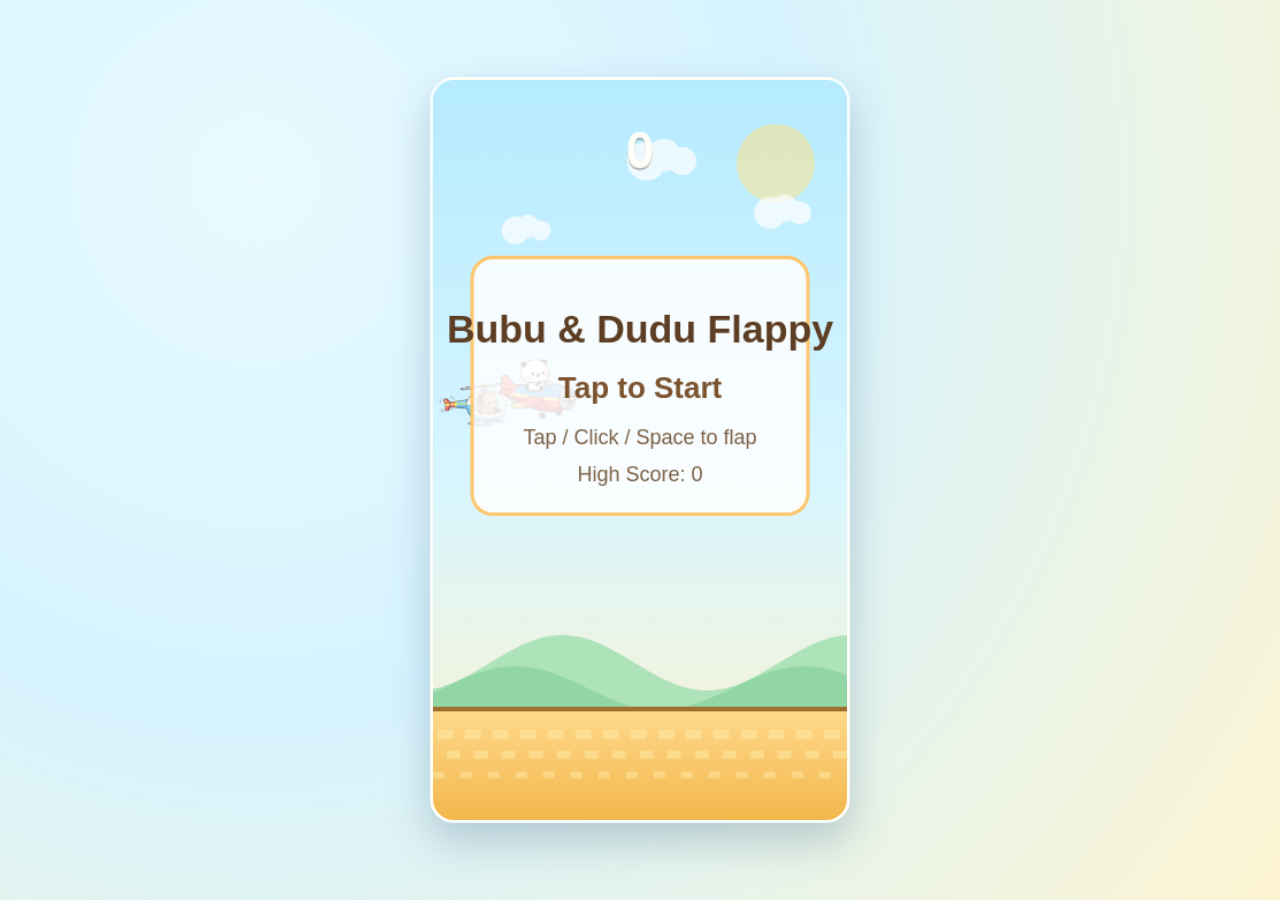
==== index.html @ c08aae59 "adsense" ====
<!DOCTYPE html>
<html lang="en">
  <head>
    <meta charset="UTF-8" />
    <meta name="viewport" content="width=device-width, initial-scale=1.0" />
    <title>Bubu & Dudu Flappy</title>
    <script
      async
      src="https://pagead2.googlesyndication.com/pagead/js/adsbygoogle.js?client=ca-pub-7344100376673259"
      crossorigin="anonymous"
    ></script>
    <link rel="stylesheet" href="style.css" />
  </head>
  <body>
    <main class="game-shell">
      <canvas id="gameCanvas" width="360" height="640" aria-label="Bubu & Dudu Flappy"></canvas>
      <section id="sharePanel" class="share-panel" hidden>
        <button id="shareBtn" class="share-btn" type="button">Share Score</button>
        <div class="share-links">
          <a id="shareX" class="share-link" href="#" target="_blank" rel="noopener noreferrer">X</a>
          <a id="shareFacebook" class="share-link" href="#" target="_blank" rel="noopener noreferrer">Facebook</a>
          <a id="shareWhatsApp" class="share-link" href="#" target="_blank" rel="noopener noreferrer">WhatsApp</a>
          <button id="copyShareBtn" class="share-link share-copy" type="button">Copy</button>
        </div>
        <p id="shareStatus" class="share-status" aria-live="polite"></p>
      </section>
    </main>

    <script src="game.js"></script>
  </body>
</html>
---- style.css ----
:root {
  --bg-top: #c9f2ff;
  --bg-bottom: #fff7d6;
  --panel: rgba(255, 255, 255, 0.85);
  --ink: #523824;
  --accent: #ffbf69;
}

* {
  box-sizing: border-box;
}

html,
body {
  width: 100%;
  height: 100%;
  margin: 0;
  font-family: "Trebuchet MS", "Avenir Next", "Comic Sans MS", sans-serif;
  color: var(--ink);
  background: radial-gradient(circle at 20% 20%, #e8faff 0%, #d6f3ff 42%, #fdf4d1 100%);
}

body {
  display: grid;
  place-items: center;
  padding: 12px;
}

.game-shell {
  position: relative;
  width: min(92vw, 420px);
  display: grid;
  gap: 10px;
}

#gameCanvas {
  display: block;
  width: 100%;
  height: auto;
  aspect-ratio: 9 / 16;
  border-radius: 24px;
  border: 3px solid rgba(255, 255, 255, 0.75);
  box-shadow:
    0 18px 40px rgba(61, 94, 123, 0.28),
    inset 0 0 0 2px rgba(255, 255, 255, 0.24);
  background: linear-gradient(180deg, var(--bg-top), var(--bg-bottom));
  touch-action: none;
  user-select: none;
  -webkit-user-select: none;
}

.share-panel {
  order: -1;
  padding: 10px 12px 12px;
  border-radius: 16px;
  background: rgba(255, 255, 255, 0.86);
  border: 2px solid rgba(255, 196, 105, 0.65);
  box-shadow: 0 10px 22px rgba(61, 94, 123, 0.17);
}

.share-btn {
  width: 100%;
  border: 0;
  border-radius: 10px;
  background: #ffbf69;
  color: #4f331f;
  font: 700 16px/1.2 "Trebuchet MS", "Avenir Next", "Comic Sans MS", sans-serif;
  padding: 10px 12px;
  cursor: pointer;
}

.share-links {
  margin-top: 8px;
  display: grid;
  grid-template-columns: repeat(4, minmax(0, 1fr));
  gap: 6px;
}

.share-link {
  display: grid;
  place-items: center;
  min-height: 34px;
  padding: 6px 8px;
  border-radius: 8px;
  border: 1px solid rgba(122, 83, 46, 0.3);
  background: rgba(255, 255, 255, 0.86);
  color: #5d3e24;
  text-decoration: none;
  font: 700 13px/1 "Trebuchet MS", "Avenir Next", "Comic Sans MS", sans-serif;
  cursor: pointer;
}

.share-copy {
  font: 700 13px/1 "Trebuchet MS", "Avenir Next", "Comic Sans MS", sans-serif;
}

.share-status {
  margin: 8px 2px 0;
  min-height: 16px;
  color: #6a4a2d;
  font: 700 12px/1 "Trebuchet MS", "Avenir Next", "Comic Sans MS", sans-serif;
}

@media (max-width: 420px) {
  body {
    padding: 8px;
  }

  #gameCanvas {
    border-radius: 18px;
  }
}
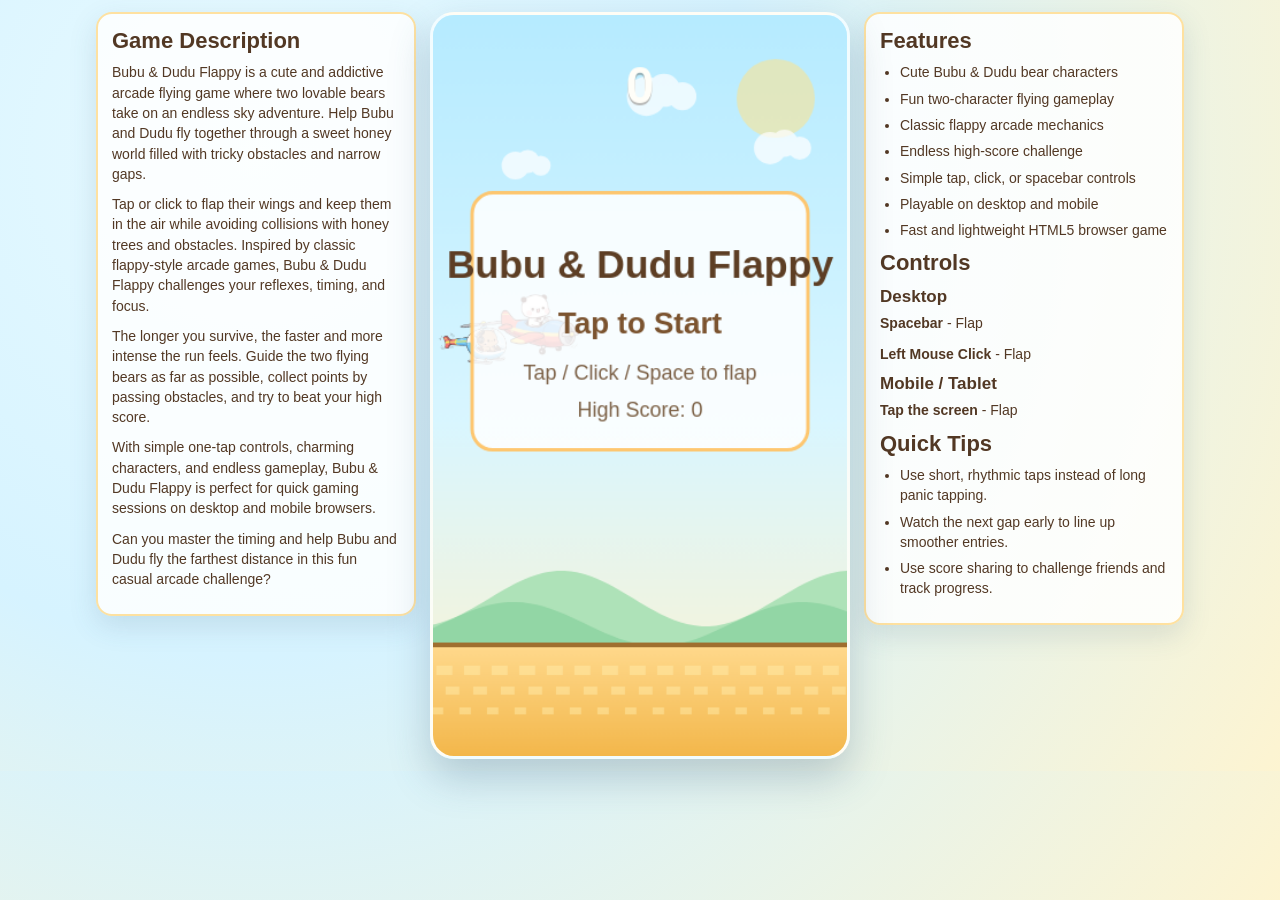
==== commit 8d53ded5: "game desc" ====
--- a/index.html
+++ b/index.html
@@ -4,6 +4,10 @@
     <meta charset="UTF-8" />
     <meta name="viewport" content="width=device-width, initial-scale=1.0" />
     <title>Bubu & Dudu Flappy</title>
+    <meta
+      name="description"
+      content="Play Bubu & Dudu Flappy, a cute and addictive flappy-style arcade game with simple one-tap controls, endless high-score gameplay, and mobile-friendly browser support."
+    />
     <script
       async
       src="https://pagead2.googlesyndication.com/pagead/js/adsbygoogle.js?client=ca-pub-7344100376673259"
@@ -12,20 +16,104 @@
     <link rel="stylesheet" href="style.css" />
   </head>
   <body>
-    <main class="game-shell">
-      <canvas id="gameCanvas" width="360" height="640" aria-label="Bubu & Dudu Flappy"></canvas>
-      <section id="sharePanel" class="share-panel" hidden>
-        <button id="shareBtn" class="share-btn" type="button">Share Score</button>
-        <div class="share-links">
-          <a id="shareX" class="share-link" href="#" target="_blank" rel="noopener noreferrer">X</a>
-          <a id="shareFacebook" class="share-link" href="#" target="_blank" rel="noopener noreferrer">Facebook</a>
-          <a id="shareWhatsApp" class="share-link" href="#" target="_blank" rel="noopener noreferrer">WhatsApp</a>
-          <button id="copyShareBtn" class="share-link share-copy" type="button">Copy</button>
-        </div>
-        <p id="shareStatus" class="share-status" aria-live="polite"></p>
+    <div class="mobile-info-toggles">
+      <button class="info-toggle" type="button" data-target="leftInfo" aria-expanded="false">
+        About Game
+      </button>
+      <button class="info-toggle" type="button" data-target="rightInfo" aria-expanded="false">
+        Features & Controls
+      </button>
+    </div>
+
+    <main class="site-layout">
+      <aside id="leftInfo" class="info-panel">
+        <h2>Game Description</h2>
+        <p>
+          Bubu &amp; Dudu Flappy is a cute and addictive arcade flying game where two lovable bears
+          take on an endless sky adventure. Help Bubu and Dudu fly together through a sweet honey
+          world filled with tricky obstacles and narrow gaps.
+        </p>
+        <p>
+          Tap or click to flap their wings and keep them in the air while avoiding collisions with
+          honey trees and obstacles. Inspired by classic flappy-style arcade games, Bubu &amp; Dudu
+          Flappy challenges your reflexes, timing, and focus.
+        </p>
+        <p>
+          The longer you survive, the faster and more intense the run feels. Guide the two flying
+          bears as far as possible, collect points by passing obstacles, and try to beat your high
+          score.
+        </p>
+        <p>
+          With simple one-tap controls, charming characters, and endless gameplay, Bubu &amp; Dudu
+          Flappy is perfect for quick gaming sessions on desktop and mobile browsers.
+        </p>
+        <p>
+          Can you master the timing and help Bubu and Dudu fly the farthest distance in this fun
+          casual arcade challenge?
+        </p>
+      </aside>
+
+      <section class="center-column">
+        <section class="game-shell">
+          <canvas id="gameCanvas" width="360" height="640" aria-label="Bubu & Dudu Flappy"></canvas>
+          <section id="sharePanel" class="share-panel" hidden>
+            <button id="shareBtn" class="share-btn" type="button">Share Score</button>
+            <div class="share-links">
+              <a id="shareX" class="share-link" href="#" target="_blank" rel="noopener noreferrer">X</a>
+              <a id="shareFacebook" class="share-link" href="#" target="_blank" rel="noopener noreferrer">Facebook</a>
+              <a id="shareWhatsApp" class="share-link" href="#" target="_blank" rel="noopener noreferrer">WhatsApp</a>
+              <button id="copyShareBtn" class="share-link share-copy" type="button">Copy</button>
+            </div>
+            <p id="shareStatus" class="share-status" aria-live="polite"></p>
+          </section>
+        </section>
       </section>
+
+      <aside id="rightInfo" class="info-panel">
+        <h2>Features</h2>
+        <ul>
+          <li>Cute Bubu &amp; Dudu bear characters</li>
+          <li>Fun two-character flying gameplay</li>
+          <li>Classic flappy arcade mechanics</li>
+          <li>Endless high-score challenge</li>
+          <li>Simple tap, click, or spacebar controls</li>
+          <li>Playable on desktop and mobile</li>
+          <li>Fast and lightweight HTML5 browser game</li>
+        </ul>
+
+        <h2>Controls</h2>
+        <h3>Desktop</h3>
+        <p><strong>Spacebar</strong> - Flap</p>
+        <p><strong>Left Mouse Click</strong> - Flap</p>
+        <h3>Mobile / Tablet</h3>
+        <p><strong>Tap the screen</strong> - Flap</p>
+
+        <h2>Quick Tips</h2>
+        <ul>
+          <li>Use short, rhythmic taps instead of long panic tapping.</li>
+          <li>Watch the next gap early to line up smoother entries.</li>
+          <li>Use score sharing to challenge friends and track progress.</li>
+        </ul>
+      </aside>
     </main>
 
     <script src="game.js"></script>
+    <script>
+      (() => {
+        const toggleButtons = document.querySelectorAll(".info-toggle");
+        if (!toggleButtons.length) return;
+
+        toggleButtons.forEach((button) => {
+          button.addEventListener("click", () => {
+            const target = button.dataset.target;
+            const panel = document.getElementById(target);
+            if (!panel) return;
+
+            const isOpen = panel.classList.toggle("is-open");
+            button.setAttribute("aria-expanded", String(isOpen));
+          });
+        });
+      })();
+    </script>
   </body>
 </html>
--- a/style.css
+++ b/style.css
@@ -4,6 +4,7 @@
   --panel: rgba(255, 255, 255, 0.85);
   --ink: #523824;
   --accent: #ffbf69;
+  --soft-line: rgba(122, 83, 46, 0.2);
 }
 
 * {
@@ -13,7 +14,7 @@
 html,
 body {
   width: 100%;
-  height: 100%;
+  min-height: 100%;
   margin: 0;
   font-family: "Trebuchet MS", "Avenir Next", "Comic Sans MS", sans-serif;
   color: var(--ink);
@@ -21,9 +22,76 @@
 }
 
 body {
-  display: grid;
-  place-items: center;
   padding: 12px;
+}
+
+.mobile-info-toggles {
+  display: none;
+  grid-template-columns: 1fr 1fr;
+  gap: 8px;
+  max-width: 440px;
+  margin: 0 auto 10px;
+}
+
+.info-toggle {
+  border: 0;
+  border-radius: 10px;
+  background: #ffcf8c;
+  color: #4f331f;
+  font: 700 13px/1.2 "Trebuchet MS", "Avenir Next", "Comic Sans MS", sans-serif;
+  padding: 10px 12px;
+  cursor: pointer;
+}
+
+.site-layout {
+  max-width: 1380px;
+  margin: 0 auto;
+  display: grid;
+  grid-template-columns: minmax(240px, 320px) minmax(320px, 420px) minmax(240px, 320px);
+  justify-content: center;
+  align-items: start;
+  gap: 14px;
+}
+
+.center-column {
+  display: grid;
+  justify-items: center;
+}
+
+.info-panel {
+  background: rgba(255, 255, 255, 0.84);
+  border: 2px solid rgba(255, 210, 111, 0.65);
+  border-radius: 16px;
+  box-shadow: 0 10px 28px rgba(61, 94, 123, 0.15);
+  padding: 14px;
+  line-height: 1.45;
+}
+
+.info-panel h2 {
+  margin: 0 0 8px;
+  font-size: 22px;
+  line-height: 1.2;
+}
+
+.info-panel h3 {
+  margin: 10px 0 6px;
+  font-size: 17px;
+  line-height: 1.2;
+}
+
+.info-panel p {
+  margin: 0 0 10px;
+  font-size: 14px;
+}
+
+.info-panel ul {
+  margin: 0 0 10px;
+  padding-left: 20px;
+}
+
+.info-panel li {
+  margin-bottom: 6px;
+  font-size: 14px;
 }
 
 .game-shell {
@@ -82,7 +150,7 @@
   min-height: 34px;
   padding: 6px 8px;
   border-radius: 8px;
-  border: 1px solid rgba(122, 83, 46, 0.3);
+  border: 1px solid var(--soft-line);
   background: rgba(255, 255, 255, 0.86);
   color: #5d3e24;
   text-decoration: none;
@@ -101,6 +169,30 @@
   font: 700 12px/1 "Trebuchet MS", "Avenir Next", "Comic Sans MS", sans-serif;
 }
 
+@media (max-width: 1020px) {
+  body {
+    padding: 10px;
+  }
+
+  .mobile-info-toggles {
+    display: grid;
+  }
+
+  .site-layout {
+    max-width: 440px;
+    grid-template-columns: 1fr;
+    gap: 10px;
+  }
+
+  .info-panel {
+    display: none;
+  }
+
+  .info-panel.is-open {
+    display: block;
+  }
+}
+
 @media (max-width: 420px) {
   body {
     padding: 8px;
@@ -109,4 +201,8 @@
   #gameCanvas {
     border-radius: 18px;
   }
-}
+
+  .info-panel h2 {
+    font-size: 20px;
+  }
+}
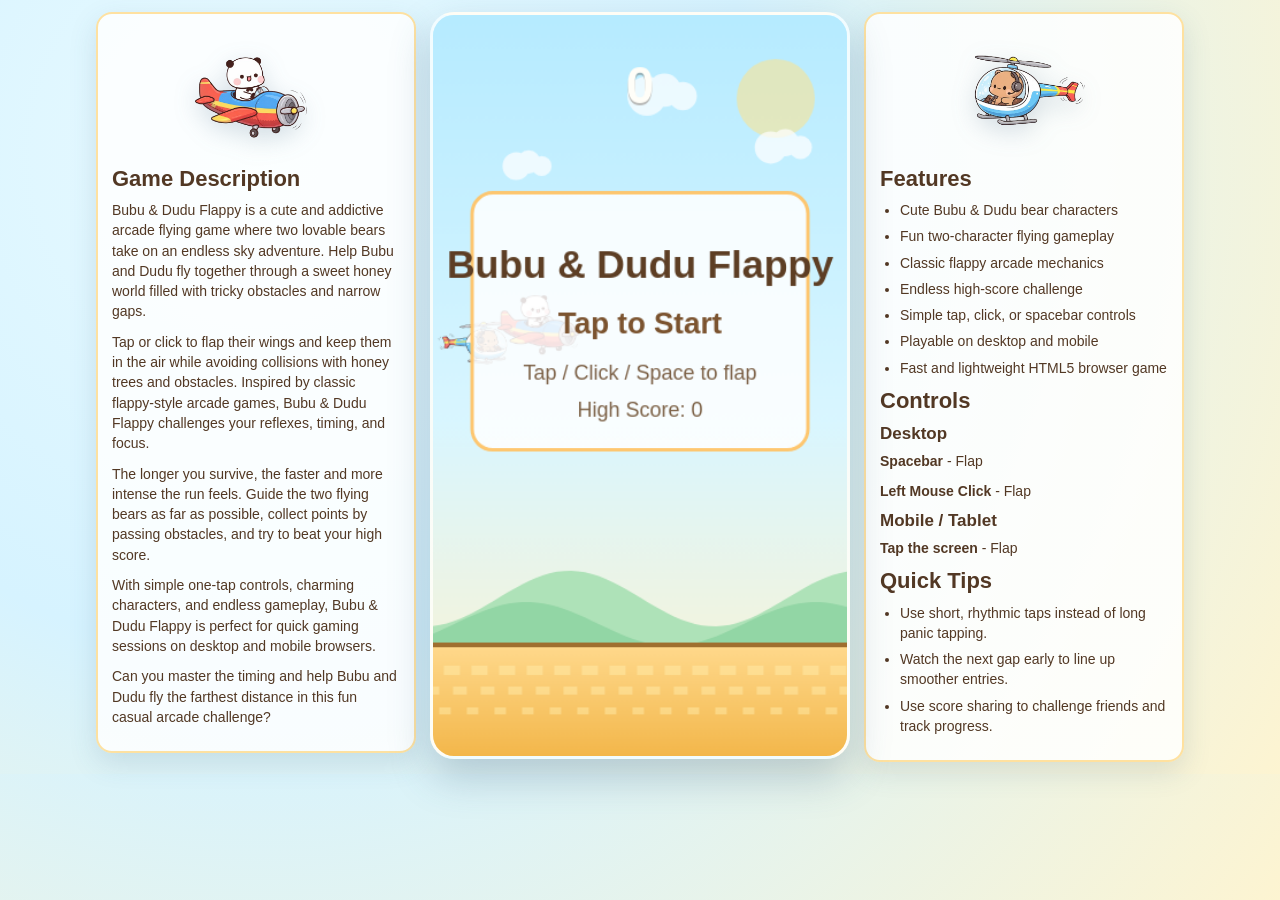
==== commit 1422f235: "update homepage" ====
--- a/index.html
+++ b/index.html
@@ -27,6 +27,9 @@
 
     <main class="site-layout">
       <aside id="leftInfo" class="info-panel">
+        <div class="panel-mascot">
+          <img src="bubu.png" alt="Bubu mascot" width="132" height="132" />
+        </div>
         <h2>Game Description</h2>
         <p>
           Bubu &amp; Dudu Flappy is a cute and addictive arcade flying game where two lovable bears
@@ -70,6 +73,9 @@
       </section>
 
       <aside id="rightInfo" class="info-panel">
+        <div class="panel-mascot panel-mascot-flip">
+          <img src="dudu.png" alt="Dudu mascot" width="132" height="132" />
+        </div>
         <h2>Features</h2>
         <ul>
           <li>Cute Bubu &amp; Dudu bear characters</li>
--- a/style.css
+++ b/style.css
@@ -65,6 +65,22 @@
   box-shadow: 0 10px 28px rgba(61, 94, 123, 0.15);
   padding: 14px;
   line-height: 1.45;
+}
+
+.panel-mascot {
+  display: grid;
+  place-items: center;
+  margin: 0 0 8px;
+}
+
+.panel-mascot img {
+  width: min(45%, 132px);
+  height: auto;
+  filter: drop-shadow(0 8px 12px rgba(61, 94, 123, 0.2));
+}
+
+.panel-mascot-flip img {
+  transform: scaleX(-1);
 }
 
 .info-panel h2 {
@@ -205,4 +221,8 @@
   .info-panel h2 {
     font-size: 20px;
   }
-}
+
+  .panel-mascot img {
+    width: min(42%, 116px);
+  }
+}
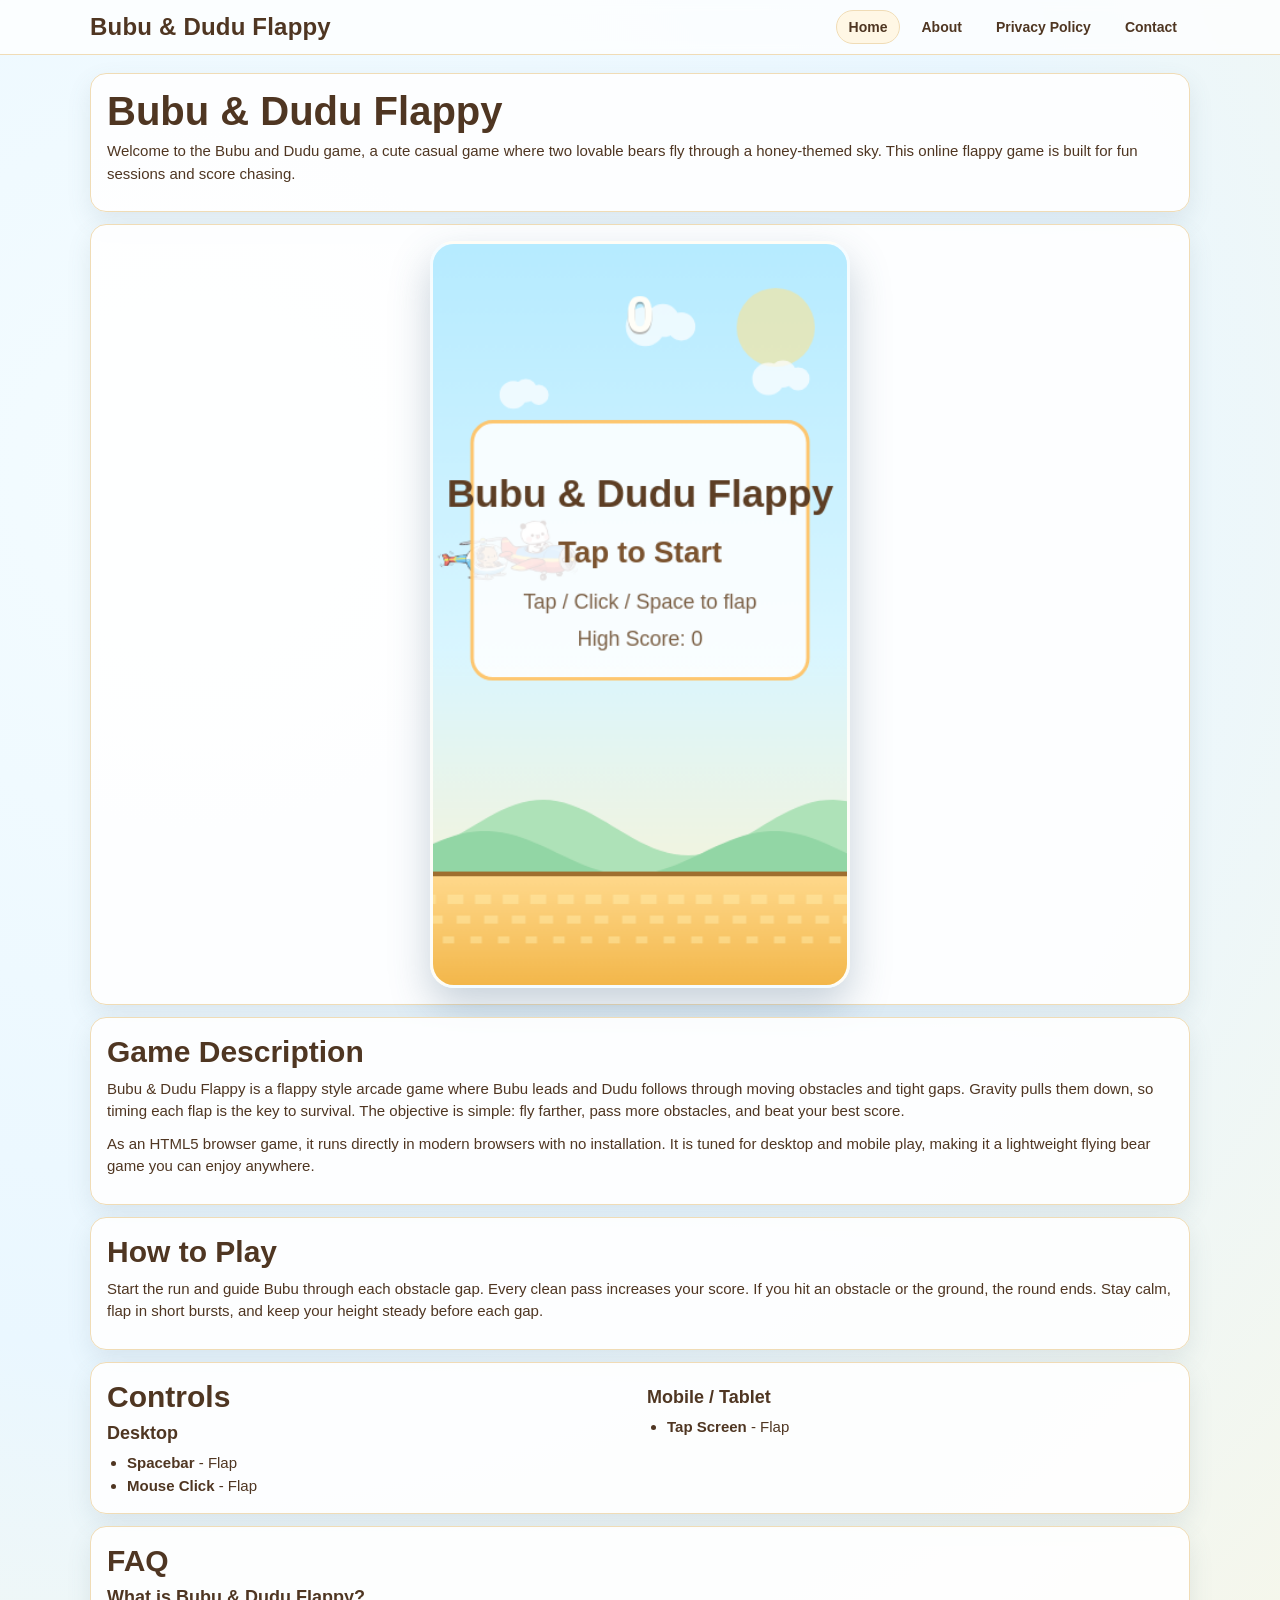
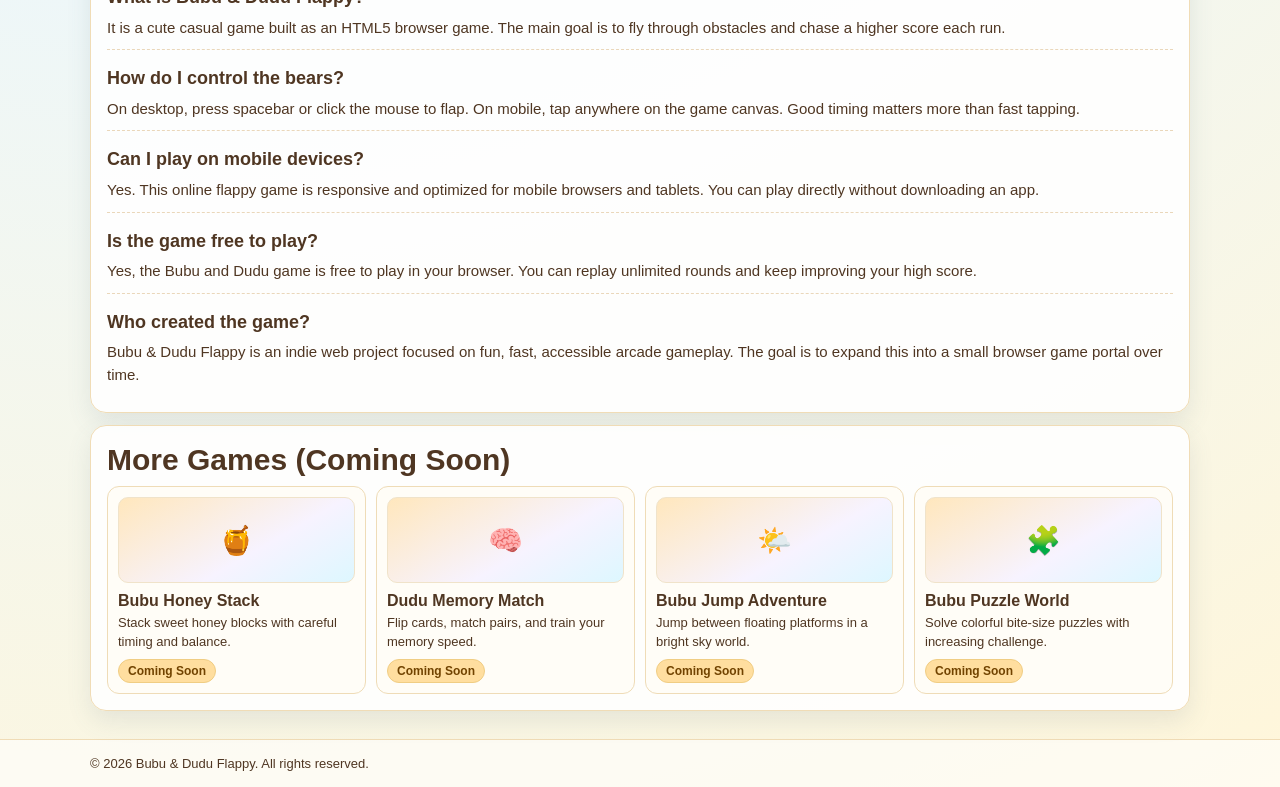
==== commit 86eb34d0: "update for better chance of adsense approval" ====
--- a/index.html
+++ b/index.html
@@ -3,10 +3,10 @@
   <head>
     <meta charset="UTF-8" />
     <meta name="viewport" content="width=device-width, initial-scale=1.0" />
-    <title>Bubu & Dudu Flappy</title>
+    <title>Bubu & Dudu Flappy - Cute HTML5 Browser Game</title>
     <meta
       name="description"
-      content="Play Bubu & Dudu Flappy, a cute and addictive flappy-style arcade game with simple one-tap controls, endless high-score gameplay, and mobile-friendly browser support."
+      content="Play Bubu & Dudu Flappy, a cute casual flying bear game and flappy style arcade game. This HTML5 browser game works on desktop and mobile with simple controls."
     />
     <script
       async
@@ -16,110 +16,156 @@
     <link rel="stylesheet" href="style.css" />
   </head>
   <body>
-    <div class="mobile-info-toggles">
-      <button class="info-toggle" type="button" data-target="leftInfo" aria-expanded="false">
-        About Game
-      </button>
-      <button class="info-toggle" type="button" data-target="rightInfo" aria-expanded="false">
-        Features & Controls
-      </button>
-    </div>
+    <header class="site-header">
+      <div class="container nav-wrap">
+        <a class="brand" href="index.html">Bubu &amp; Dudu Flappy</a>
+        <nav class="main-nav" aria-label="Main navigation">
+          <a href="index.html" aria-current="page">Home</a>
+          <a href="about.html">About</a>
+          <a href="privacy.html">Privacy Policy</a>
+          <a href="contact.html">Contact</a>
+        </nav>
+      </div>
+    </header>
 
-    <main class="site-layout">
-      <aside id="leftInfo" class="info-panel">
-        <div class="panel-mascot">
-          <img src="bubu.png" alt="Bubu mascot" width="132" height="132" />
-        </div>
-        <h2>Game Description</h2>
+    <main class="container page-content">
+      <section class="card hero-card">
+        <h1>Bubu &amp; Dudu Flappy</h1>
         <p>
-          Bubu &amp; Dudu Flappy is a cute and addictive arcade flying game where two lovable bears
-          take on an endless sky adventure. Help Bubu and Dudu fly together through a sweet honey
-          world filled with tricky obstacles and narrow gaps.
+          Welcome to the Bubu and Dudu game, a cute casual game where two lovable bears fly through a
+          honey-themed sky. This online flappy game is built for fun sessions and score chasing.
         </p>
-        <p>
-          Tap or click to flap their wings and keep them in the air while avoiding collisions with
-          honey trees and obstacles. Inspired by classic flappy-style arcade games, Bubu &amp; Dudu
-          Flappy challenges your reflexes, timing, and focus.
-        </p>
-        <p>
-          The longer you survive, the faster and more intense the run feels. Guide the two flying
-          bears as far as possible, collect points by passing obstacles, and try to beat your high
-          score.
-        </p>
-        <p>
-          With simple one-tap controls, charming characters, and endless gameplay, Bubu &amp; Dudu
-          Flappy is perfect for quick gaming sessions on desktop and mobile browsers.
-        </p>
-        <p>
-          Can you master the timing and help Bubu and Dudu fly the farthest distance in this fun
-          casual arcade challenge?
-        </p>
-      </aside>
+      </section>
 
-      <section class="center-column">
-        <section class="game-shell">
-          <canvas id="gameCanvas" width="360" height="640" aria-label="Bubu & Dudu Flappy"></canvas>
-          <section id="sharePanel" class="share-panel" hidden>
-            <button id="shareBtn" class="share-btn" type="button">Share Score</button>
-            <div class="share-links">
-              <a id="shareX" class="share-link" href="#" target="_blank" rel="noopener noreferrer">X</a>
-              <a id="shareFacebook" class="share-link" href="#" target="_blank" rel="noopener noreferrer">Facebook</a>
-              <a id="shareWhatsApp" class="share-link" href="#" target="_blank" rel="noopener noreferrer">WhatsApp</a>
-              <button id="copyShareBtn" class="share-link share-copy" type="button">Copy</button>
-            </div>
-            <p id="shareStatus" class="share-status" aria-live="polite"></p>
-          </section>
+      <section class="game-area card" aria-label="Game Canvas Area">
+        <canvas id="gameCanvas" width="360" height="640" aria-label="Bubu & Dudu Flappy Game"></canvas>
+        <section id="sharePanel" class="share-panel" hidden>
+          <button id="shareBtn" class="share-btn" type="button">Share Score</button>
+          <div class="share-links">
+            <a id="shareX" class="share-link" href="#" target="_blank" rel="noopener noreferrer">X</a>
+            <a id="shareFacebook" class="share-link" href="#" target="_blank" rel="noopener noreferrer">Facebook</a>
+            <a id="shareWhatsApp" class="share-link" href="#" target="_blank" rel="noopener noreferrer">WhatsApp</a>
+            <button id="copyShareBtn" class="share-link share-copy" type="button">Copy</button>
+          </div>
+          <p id="shareStatus" class="share-status" aria-live="polite"></p>
         </section>
       </section>
 
-      <aside id="rightInfo" class="info-panel">
-        <div class="panel-mascot panel-mascot-flip">
-          <img src="dudu.png" alt="Dudu mascot" width="132" height="132" />
+      <section class="card">
+        <h2>Game Description</h2>
+        <p>
+          Bubu &amp; Dudu Flappy is a flappy style arcade game where Bubu leads and Dudu follows through
+          moving obstacles and tight gaps. Gravity pulls them down, so timing each flap is the key to
+          survival. The objective is simple: fly farther, pass more obstacles, and beat your best score.
+        </p>
+        <p>
+          As an HTML5 browser game, it runs directly in modern browsers with no installation. It is tuned
+          for desktop and mobile play, making it a lightweight flying bear game you can enjoy anywhere.
+        </p>
+      </section>
+
+      <section class="card">
+        <h2>How to Play</h2>
+        <p>
+          Start the run and guide Bubu through each obstacle gap. Every clean pass increases your score.
+          If you hit an obstacle or the ground, the round ends. Stay calm, flap in short bursts, and keep
+          your height steady before each gap.
+        </p>
+      </section>
+
+      <section class="card controls-grid">
+        <div>
+          <h2>Controls</h2>
+          <h3>Desktop</h3>
+          <ul>
+            <li><strong>Spacebar</strong> - Flap</li>
+            <li><strong>Mouse Click</strong> - Flap</li>
+          </ul>
         </div>
-        <h2>Features</h2>
-        <ul>
-          <li>Cute Bubu &amp; Dudu bear characters</li>
-          <li>Fun two-character flying gameplay</li>
-          <li>Classic flappy arcade mechanics</li>
-          <li>Endless high-score challenge</li>
-          <li>Simple tap, click, or spacebar controls</li>
-          <li>Playable on desktop and mobile</li>
-          <li>Fast and lightweight HTML5 browser game</li>
-        </ul>
+        <div>
+          <h3>Mobile / Tablet</h3>
+          <ul>
+            <li><strong>Tap Screen</strong> - Flap</li>
+          </ul>
+        </div>
+      </section>
 
-        <h2>Controls</h2>
-        <h3>Desktop</h3>
-        <p><strong>Spacebar</strong> - Flap</p>
-        <p><strong>Left Mouse Click</strong> - Flap</p>
-        <h3>Mobile / Tablet</h3>
-        <p><strong>Tap the screen</strong> - Flap</p>
+      <section class="card">
+        <h2>FAQ</h2>
+        <div class="faq-item">
+          <h3>What is Bubu &amp; Dudu Flappy?</h3>
+        <p>
+          It is a cute casual game built as an HTML5 browser game. The main goal is to fly through
+            obstacles and chase a higher score each run.
+        </p>
+        </div>
+        <div class="faq-item">
+          <h3>How do I control the bears?</h3>
+          <p>
+            On desktop, press spacebar or click the mouse to flap. On mobile, tap anywhere on the game
+            canvas. Good timing matters more than fast tapping.
+          </p>
+        </div>
+        <div class="faq-item">
+          <h3>Can I play on mobile devices?</h3>
+          <p>
+            Yes. This online flappy game is responsive and optimized for mobile browsers and tablets.
+            You can play directly without downloading an app.
+          </p>
+        </div>
+        <div class="faq-item">
+          <h3>Is the game free to play?</h3>
+          <p>
+            Yes, the Bubu and Dudu game is free to play in your browser. You can replay unlimited rounds
+            and keep improving your high score.
+          </p>
+        </div>
+        <div class="faq-item">
+          <h3>Who created the game?</h3>
+          <p>
+            Bubu &amp; Dudu Flappy is an indie web project focused on fun, fast, accessible arcade gameplay.
+            The goal is to expand this into a small browser game portal over time.
+          </p>
+        </div>
+      </section>
 
-        <h2>Quick Tips</h2>
-        <ul>
-          <li>Use short, rhythmic taps instead of long panic tapping.</li>
-          <li>Watch the next gap early to line up smoother entries.</li>
-          <li>Use score sharing to challenge friends and track progress.</li>
-        </ul>
-      </aside>
+      <section class="card">
+        <h2>More Games (Coming Soon)</h2>
+        <div class="games-grid">
+          <article class="mini-game-card">
+            <div class="thumb">🍯</div>
+            <h3>Bubu Honey Stack</h3>
+            <p>Stack sweet honey blocks with careful timing and balance.</p>
+            <span class="coming-tag">Coming Soon</span>
+          </article>
+          <article class="mini-game-card">
+            <div class="thumb">🧠</div>
+            <h3>Dudu Memory Match</h3>
+            <p>Flip cards, match pairs, and train your memory speed.</p>
+            <span class="coming-tag">Coming Soon</span>
+          </article>
+          <article class="mini-game-card">
+            <div class="thumb">🌤️</div>
+            <h3>Bubu Jump Adventure</h3>
+            <p>Jump between floating platforms in a bright sky world.</p>
+            <span class="coming-tag">Coming Soon</span>
+          </article>
+          <article class="mini-game-card">
+            <div class="thumb">🧩</div>
+            <h3>Bubu Puzzle World</h3>
+            <p>Solve colorful bite-size puzzles with increasing challenge.</p>
+            <span class="coming-tag">Coming Soon</span>
+          </article>
+        </div>
+      </section>
     </main>
 
+    <footer class="site-footer">
+      <div class="container">
+        <p>&copy; 2026 Bubu &amp; Dudu Flappy. All rights reserved.</p>
+      </div>
+    </footer>
+
     <script src="game.js"></script>
-    <script>
-      (() => {
-        const toggleButtons = document.querySelectorAll(".info-toggle");
-        if (!toggleButtons.length) return;
-
-        toggleButtons.forEach((button) => {
-          button.addEventListener("click", () => {
-            const target = button.dataset.target;
-            const panel = document.getElementById(target);
-            if (!panel) return;
-
-            const isOpen = panel.classList.toggle("is-open");
-            button.setAttribute("aria-expanded", String(isOpen));
-          });
-        });
-      })();
-    </script>
   </body>
 </html>
--- a/style.css
+++ b/style.css
@@ -1,10 +1,11 @@
 :root {
-  --bg-top: #c9f2ff;
-  --bg-bottom: #fff7d6;
-  --panel: rgba(255, 255, 255, 0.85);
-  --ink: #523824;
+  --bg1: #eaf7ff;
+  --bg2: #fff6da;
+  --panel: rgba(255, 255, 255, 0.9);
+  --line: #f0dcb6;
+  --ink: #4f3622;
   --accent: #ffbf69;
-  --soft-line: rgba(122, 83, 46, 0.2);
+  --accent-2: #ffde9f;
 }
 
 * {
@@ -13,143 +14,248 @@
 
 html,
 body {
-  width: 100%;
-  min-height: 100%;
   margin: 0;
+  padding: 0;
   font-family: "Trebuchet MS", "Avenir Next", "Comic Sans MS", sans-serif;
   color: var(--ink);
-  background: radial-gradient(circle at 20% 20%, #e8faff 0%, #d6f3ff 42%, #fdf4d1 100%);
-}
-
-body {
-  padding: 12px;
-}
-
-.mobile-info-toggles {
-  display: none;
-  grid-template-columns: 1fr 1fr;
+  background: radial-gradient(circle at 15% 20%, #f4fcff 0%, var(--bg1) 40%, var(--bg2) 100%);
+}
+
+a {
+  color: inherit;
+}
+
+.container {
+  width: min(1100px, 94vw);
+  margin: 0 auto;
+}
+
+.site-header {
+  position: sticky;
+  top: 0;
+  z-index: 20;
+  backdrop-filter: blur(6px);
+  background: rgba(255, 255, 255, 0.75);
+  border-bottom: 1px solid var(--line);
+}
+
+.nav-wrap {
+  display: flex;
+  align-items: center;
+  justify-content: space-between;
+  gap: 12px;
+  padding: 10px 0;
+}
+
+.brand {
+  text-decoration: none;
+  font-size: clamp(18px, 2vw, 24px);
+  font-weight: 800;
+  letter-spacing: 0.2px;
+}
+
+.main-nav {
+  display: flex;
+  align-items: center;
   gap: 8px;
-  max-width: 440px;
-  margin: 0 auto 10px;
-}
-
-.info-toggle {
-  border: 0;
-  border-radius: 10px;
-  background: #ffcf8c;
-  color: #4f331f;
-  font: 700 13px/1.2 "Trebuchet MS", "Avenir Next", "Comic Sans MS", sans-serif;
-  padding: 10px 12px;
-  cursor: pointer;
-}
-
-.site-layout {
-  max-width: 1380px;
-  margin: 0 auto;
-  display: grid;
-  grid-template-columns: minmax(240px, 320px) minmax(320px, 420px) minmax(240px, 320px);
-  justify-content: center;
-  align-items: start;
-  gap: 14px;
-}
-
-.center-column {
+  flex-wrap: wrap;
+  justify-content: flex-end;
+}
+
+.main-nav a {
+  text-decoration: none;
+  font-weight: 700;
+  font-size: 14px;
+  padding: 8px 12px;
+  border-radius: 999px;
+  border: 1px solid transparent;
+}
+
+.main-nav a:hover,
+.main-nav a[aria-current="page"] {
+  background: #fff7e5;
+  border-color: var(--line);
+}
+
+.page-content {
+  padding: 18px 0 28px;
+  display: grid;
+  gap: 12px;
+}
+
+.card {
+  background: var(--panel);
+  border: 1px solid var(--line);
+  border-radius: 16px;
+  padding: 16px;
+  box-shadow: 0 10px 24px rgba(80, 104, 124, 0.12);
+}
+
+.hero-card h1,
+.prose h1 {
+  margin: 0 0 8px;
+  font-size: clamp(28px, 4vw, 40px);
+  line-height: 1.05;
+}
+
+h2 {
+  margin: 0 0 8px;
+  font-size: clamp(22px, 2.6vw, 30px);
+  line-height: 1.2;
+}
+
+h3 {
+  margin: 8px 0;
+  font-size: 18px;
+  line-height: 1.2;
+}
+
+p,
+li,
+label,
+input,
+textarea,
+button {
+  font-size: 15px;
+  line-height: 1.5;
+}
+
+p {
+  margin: 0 0 10px;
+}
+
+ul {
+  margin: 0;
+  padding-left: 20px;
+}
+
+.game-area {
   display: grid;
   justify-items: center;
-}
-
-.info-panel {
-  background: rgba(255, 255, 255, 0.84);
-  border: 2px solid rgba(255, 210, 111, 0.65);
-  border-radius: 16px;
-  box-shadow: 0 10px 28px rgba(61, 94, 123, 0.15);
-  padding: 14px;
-  line-height: 1.45;
-}
-
-.panel-mascot {
-  display: grid;
-  place-items: center;
-  margin: 0 0 8px;
-}
-
-.panel-mascot img {
-  width: min(45%, 132px);
-  height: auto;
-  filter: drop-shadow(0 8px 12px rgba(61, 94, 123, 0.2));
-}
-
-.panel-mascot-flip img {
-  transform: scaleX(-1);
-}
-
-.info-panel h2 {
-  margin: 0 0 8px;
-  font-size: 22px;
-  line-height: 1.2;
-}
-
-.info-panel h3 {
-  margin: 10px 0 6px;
-  font-size: 17px;
-  line-height: 1.2;
-}
-
-.info-panel p {
-  margin: 0 0 10px;
-  font-size: 14px;
-}
-
-.info-panel ul {
-  margin: 0 0 10px;
-  padding-left: 20px;
-}
-
-.info-panel li {
-  margin-bottom: 6px;
-  font-size: 14px;
-}
-
-.game-shell {
-  position: relative;
-  width: min(92vw, 420px);
-  display: grid;
   gap: 10px;
 }
 
 #gameCanvas {
   display: block;
-  width: 100%;
+  width: min(100%, 420px);
   height: auto;
   aspect-ratio: 9 / 16;
   border-radius: 24px;
-  border: 3px solid rgba(255, 255, 255, 0.75);
+  border: 3px solid rgba(255, 255, 255, 0.78);
   box-shadow:
     0 18px 40px rgba(61, 94, 123, 0.28),
-    inset 0 0 0 2px rgba(255, 255, 255, 0.24);
-  background: linear-gradient(180deg, var(--bg-top), var(--bg-bottom));
+    inset 0 0 0 2px rgba(255, 255, 255, 0.25);
+  background: linear-gradient(180deg, #d2f2ff, #fff7d8);
   touch-action: none;
   user-select: none;
   -webkit-user-select: none;
 }
 
+.controls-grid {
+  display: grid;
+  grid-template-columns: 1fr 1fr;
+  gap: 14px;
+}
+
+.faq-item + .faq-item {
+  margin-top: 10px;
+  padding-top: 10px;
+  border-top: 1px dashed #ead7ba;
+}
+
+.games-grid {
+  display: grid;
+  grid-template-columns: repeat(4, minmax(0, 1fr));
+  gap: 10px;
+}
+
+.mini-game-card {
+  border: 1px solid #efdcb7;
+  border-radius: 12px;
+  background: #fffdf7;
+  padding: 10px;
+}
+
+.thumb {
+  height: 86px;
+  border-radius: 10px;
+  background: linear-gradient(150deg, #ffe7bd, #f7f3ff 60%, #ddf7ff);
+  border: 1px solid #f0e3ca;
+  display: grid;
+  place-items: center;
+  font-size: 28px;
+  margin-bottom: 8px;
+}
+
+.mini-game-card h3 {
+  margin: 0 0 4px;
+  font-size: 16px;
+}
+
+.mini-game-card p {
+  margin: 0 0 8px;
+  font-size: 13px;
+  line-height: 1.4;
+}
+
+.coming-tag {
+  display: inline-block;
+  font-size: 12px;
+  font-weight: 700;
+  color: #714300;
+  background: var(--accent-2);
+  border: 1px solid #f0cd83;
+  border-radius: 999px;
+  padding: 4px 9px;
+}
+
+.prose h2 {
+  margin-top: 14px;
+  font-size: 22px;
+}
+
+.contact-form {
+  display: grid;
+  gap: 8px;
+  margin-top: 10px;
+}
+
+.contact-form input,
+.contact-form textarea {
+  border: 1px solid #e2cfad;
+  border-radius: 10px;
+  padding: 10px;
+  font-family: inherit;
+  background: #fffdf8;
+}
+
+.contact-form button {
+  width: fit-content;
+  border: 1px solid #e3aa4a;
+  background: var(--accent);
+  color: #4f331f;
+  border-radius: 10px;
+  padding: 8px 14px;
+  font-weight: 800;
+  cursor: pointer;
+}
+
 .share-panel {
-  order: -1;
+  width: min(100%, 420px);
   padding: 10px 12px 12px;
-  border-radius: 16px;
-  background: rgba(255, 255, 255, 0.86);
-  border: 2px solid rgba(255, 196, 105, 0.65);
-  box-shadow: 0 10px 22px rgba(61, 94, 123, 0.17);
+  border-radius: 14px;
+  background: rgba(255, 255, 255, 0.9);
+  border: 1px solid #efddb9;
 }
 
 .share-btn {
   width: 100%;
   border: 0;
   border-radius: 10px;
-  background: #ffbf69;
+  background: var(--accent);
   color: #4f331f;
-  font: 700 16px/1.2 "Trebuchet MS", "Avenir Next", "Comic Sans MS", sans-serif;
-  padding: 10px 12px;
+  font: 700 15px/1.2 "Trebuchet MS", "Avenir Next", "Comic Sans MS", sans-serif;
+  padding: 10px;
   cursor: pointer;
 }
 
@@ -164,18 +270,17 @@
   display: grid;
   place-items: center;
   min-height: 34px;
-  padding: 6px 8px;
   border-radius: 8px;
-  border: 1px solid var(--soft-line);
-  background: rgba(255, 255, 255, 0.86);
+  border: 1px solid #e3cfad;
+  background: #fff;
   color: #5d3e24;
   text-decoration: none;
-  font: 700 13px/1 "Trebuchet MS", "Avenir Next", "Comic Sans MS", sans-serif;
+  font: 700 12px/1 "Trebuchet MS", "Avenir Next", "Comic Sans MS", sans-serif;
   cursor: pointer;
 }
 
 .share-copy {
-  font: 700 13px/1 "Trebuchet MS", "Avenir Next", "Comic Sans MS", sans-serif;
+  font: 700 12px/1 "Trebuchet MS", "Avenir Next", "Comic Sans MS", sans-serif;
 }
 
 .share-status {
@@ -185,44 +290,57 @@
   font: 700 12px/1 "Trebuchet MS", "Avenir Next", "Comic Sans MS", sans-serif;
 }
 
-@media (max-width: 1020px) {
-  body {
-    padding: 10px;
-  }
-
-  .mobile-info-toggles {
-    display: grid;
-  }
-
-  .site-layout {
-    max-width: 440px;
+.site-footer {
+  border-top: 1px solid var(--line);
+  background: rgba(255, 255, 255, 0.6);
+}
+
+.site-footer p {
+  margin: 0;
+  padding: 14px 0;
+  font-size: 13px;
+}
+
+@media (max-width: 920px) {
+  .games-grid {
+    grid-template-columns: repeat(2, minmax(0, 1fr));
+  }
+}
+
+@media (max-width: 760px) {
+  .nav-wrap {
+    flex-direction: column;
+    align-items: flex-start;
+  }
+
+  .main-nav {
+    width: 100%;
+    justify-content: flex-start;
+  }
+
+  .controls-grid {
     grid-template-columns: 1fr;
-    gap: 10px;
-  }
-
-  .info-panel {
-    display: none;
-  }
-
-  .info-panel.is-open {
-    display: block;
-  }
-}
-
-@media (max-width: 420px) {
-  body {
-    padding: 8px;
   }
 
   #gameCanvas {
     border-radius: 18px;
   }
-
-  .info-panel h2 {
-    font-size: 20px;
-  }
-
-  .panel-mascot img {
-    width: min(42%, 116px);
-  }
-}
+}
+
+@media (max-width: 520px) {
+  body {
+    padding: 0;
+  }
+
+  .container {
+    width: 95vw;
+  }
+
+  .card {
+    padding: 14px;
+  }
+
+  .games-grid {
+    grid-template-columns: 1fr;
+  }
+}
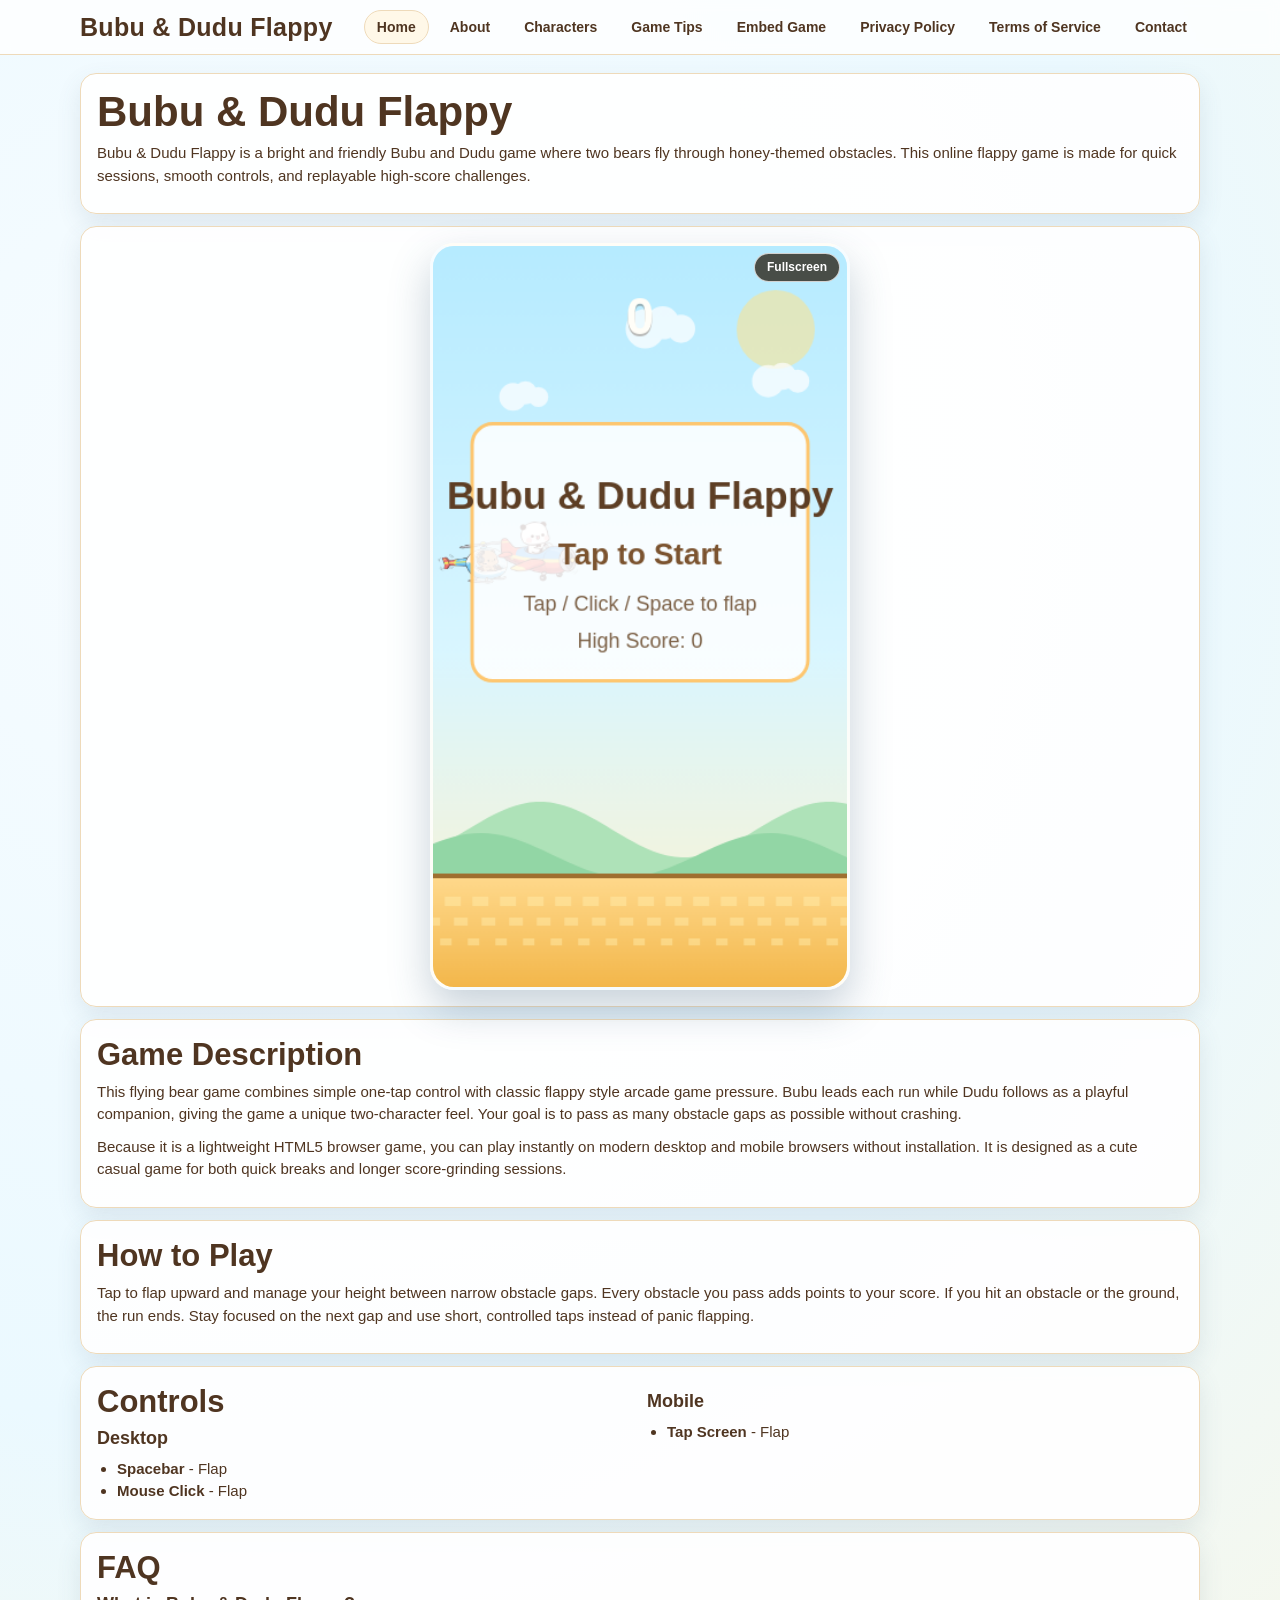
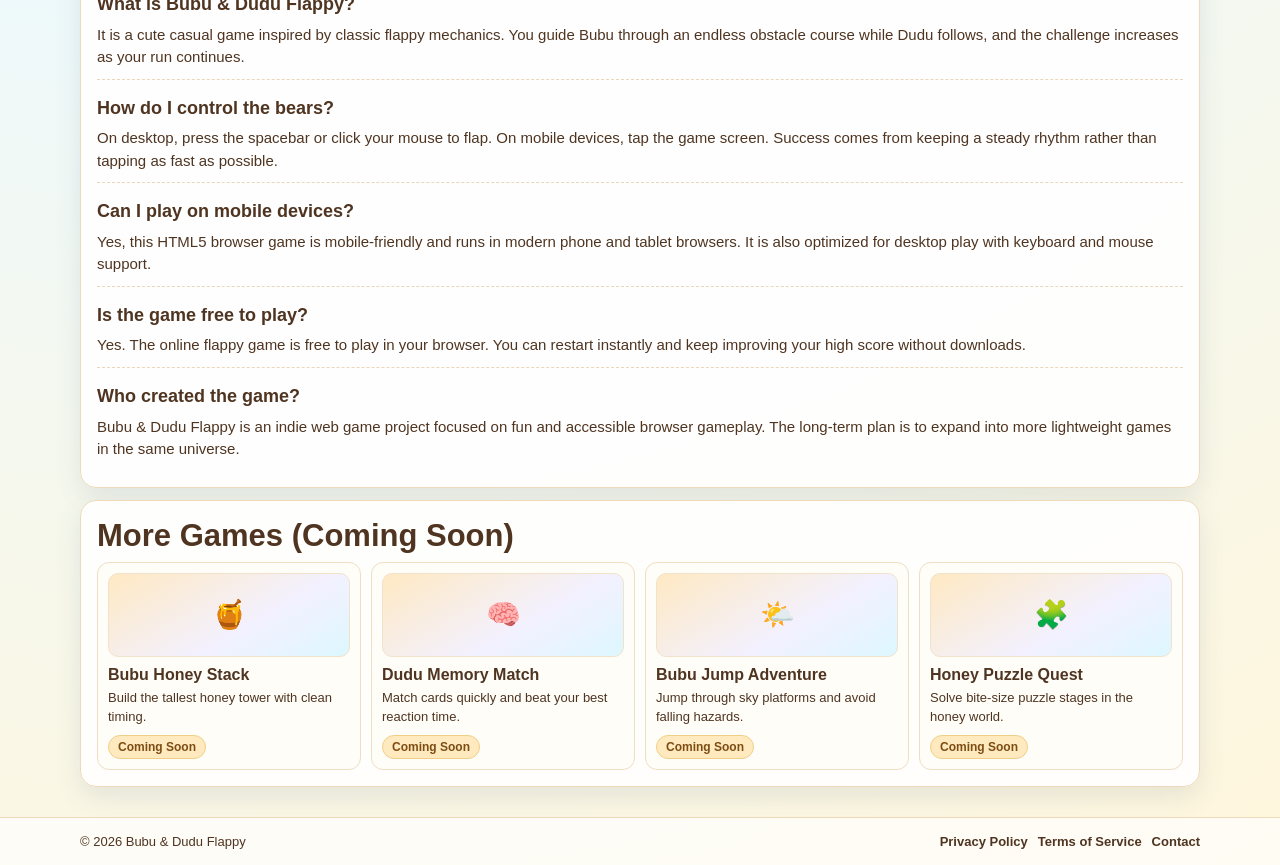
==== commit a5e91a74: "update" ====
--- a/index.html
+++ b/index.html
@@ -6,7 +6,7 @@
     <title>Bubu & Dudu Flappy - Cute HTML5 Browser Game</title>
     <meta
       name="description"
-      content="Play Bubu & Dudu Flappy, a cute casual flying bear game and flappy style arcade game. This HTML5 browser game works on desktop and mobile with simple controls."
+      content="Play Bubu & Dudu Flappy, a flappy style arcade game and cute casual HTML5 browser game with flying bears. Works on desktop and mobile browsers."
     />
     <script
       async
@@ -17,63 +17,74 @@
   </head>
   <body>
     <header class="site-header">
-      <div class="container nav-wrap">
-        <a class="brand" href="index.html">Bubu &amp; Dudu Flappy</a>
-        <nav class="main-nav" aria-label="Main navigation">
+      <div class="container nav-row">
+        <a class="site-brand" href="index.html">Bubu &amp; Dudu Flappy</a>
+        <nav class="site-nav" aria-label="Primary Navigation">
           <a href="index.html" aria-current="page">Home</a>
           <a href="about.html">About</a>
+          <a href="characters.html">Characters</a>
+          <a href="game-tips.html">Game Tips</a>
+          <a href="embed.html">Embed Game</a>
           <a href="privacy.html">Privacy Policy</a>
+          <a href="terms.html">Terms of Service</a>
           <a href="contact.html">Contact</a>
         </nav>
       </div>
     </header>
 
-    <main class="container page-content">
+    <main class="container page-stack">
       <section class="card hero-card">
         <h1>Bubu &amp; Dudu Flappy</h1>
         <p>
-          Welcome to the Bubu and Dudu game, a cute casual game where two lovable bears fly through a
-          honey-themed sky. This online flappy game is built for fun sessions and score chasing.
+          Bubu &amp; Dudu Flappy is a bright and friendly Bubu and Dudu game where two bears fly through
+          honey-themed obstacles. This online flappy game is made for quick sessions, smooth controls, and
+          replayable high-score challenges.
         </p>
       </section>
 
-      <section class="game-area card" aria-label="Game Canvas Area">
-        <canvas id="gameCanvas" width="360" height="640" aria-label="Bubu & Dudu Flappy Game"></canvas>
+      <section class="card game-card" aria-label="Game Canvas Area">
+        <div id="fullscreenTarget" class="game-frame">
+          <canvas id="gameCanvas" width="360" height="640" aria-label="Bubu & Dudu Flappy Game Canvas"></canvas>
+          <button id="fullscreenBtn" class="fullscreen-btn" data-enter-label="Fullscreen" type="button">
+            Fullscreen
+          </button>
+        </div>
         <section id="sharePanel" class="share-panel" hidden>
-          <button id="shareBtn" class="share-btn" type="button">Share Score</button>
-          <div class="share-links">
-            <a id="shareX" class="share-link" href="#" target="_blank" rel="noopener noreferrer">X</a>
-            <a id="shareFacebook" class="share-link" href="#" target="_blank" rel="noopener noreferrer">Facebook</a>
-            <a id="shareWhatsApp" class="share-link" href="#" target="_blank" rel="noopener noreferrer">WhatsApp</a>
-            <button id="copyShareBtn" class="share-link share-copy" type="button">Copy</button>
+          <button id="shareBtn" class="primary-btn" type="button">Share Score</button>
+          <div class="share-grid">
+            <a id="shareX" class="chip" href="#" target="_blank" rel="noopener noreferrer">X</a>
+            <a id="shareFacebook" class="chip" href="#" target="_blank" rel="noopener noreferrer">Facebook</a>
+            <a id="shareWhatsApp" class="chip" href="#" target="_blank" rel="noopener noreferrer">WhatsApp</a>
+            <button id="copyShareBtn" class="chip" type="button">Copy</button>
           </div>
-          <p id="shareStatus" class="share-status" aria-live="polite"></p>
+          <p id="shareStatus" class="share-note" aria-live="polite"></p>
         </section>
       </section>
 
       <section class="card">
         <h2>Game Description</h2>
         <p>
-          Bubu &amp; Dudu Flappy is a flappy style arcade game where Bubu leads and Dudu follows through
-          moving obstacles and tight gaps. Gravity pulls them down, so timing each flap is the key to
-          survival. The objective is simple: fly farther, pass more obstacles, and beat your best score.
+          This flying bear game combines simple one-tap control with classic flappy style arcade game
+          pressure. Bubu leads each run while Dudu follows as a playful companion, giving the game a unique
+          two-character feel. Your goal is to pass as many obstacle gaps as possible without crashing.
         </p>
         <p>
-          As an HTML5 browser game, it runs directly in modern browsers with no installation. It is tuned
-          for desktop and mobile play, making it a lightweight flying bear game you can enjoy anywhere.
+          Because it is a lightweight HTML5 browser game, you can play instantly on modern desktop and
+          mobile browsers without installation. It is designed as a cute casual game for both quick breaks
+          and longer score-grinding sessions.
         </p>
       </section>
 
       <section class="card">
         <h2>How to Play</h2>
         <p>
-          Start the run and guide Bubu through each obstacle gap. Every clean pass increases your score.
-          If you hit an obstacle or the ground, the round ends. Stay calm, flap in short bursts, and keep
-          your height steady before each gap.
+          Tap to flap upward and manage your height between narrow obstacle gaps. Every obstacle you pass
+          adds points to your score. If you hit an obstacle or the ground, the run ends. Stay focused on
+          the next gap and use short, controlled taps instead of panic flapping.
         </p>
       </section>
 
-      <section class="card controls-grid">
+      <section class="card split-card">
         <div>
           <h2>Controls</h2>
           <h3>Desktop</h3>
@@ -83,7 +94,7 @@
           </ul>
         </div>
         <div>
-          <h3>Mobile / Tablet</h3>
+          <h3>Mobile</h3>
           <ul>
             <li><strong>Tap Screen</strong> - Flap</li>
           </ul>
@@ -92,77 +103,90 @@
 
       <section class="card">
         <h2>FAQ</h2>
-        <div class="faq-item">
+
+        <article class="faq-item">
           <h3>What is Bubu &amp; Dudu Flappy?</h3>
-        <p>
-          It is a cute casual game built as an HTML5 browser game. The main goal is to fly through
-            obstacles and chase a higher score each run.
-        </p>
-        </div>
-        <div class="faq-item">
+          <p>
+            It is a cute casual game inspired by classic flappy mechanics. You guide Bubu through an
+            endless obstacle course while Dudu follows, and the challenge increases as your run continues.
+          </p>
+        </article>
+
+        <article class="faq-item">
           <h3>How do I control the bears?</h3>
           <p>
-            On desktop, press spacebar or click the mouse to flap. On mobile, tap anywhere on the game
-            canvas. Good timing matters more than fast tapping.
+            On desktop, press the spacebar or click your mouse to flap. On mobile devices, tap the game
+            screen. Success comes from keeping a steady rhythm rather than tapping as fast as possible.
           </p>
-        </div>
-        <div class="faq-item">
+        </article>
+
+        <article class="faq-item">
           <h3>Can I play on mobile devices?</h3>
           <p>
-            Yes. This online flappy game is responsive and optimized for mobile browsers and tablets.
-            You can play directly without downloading an app.
+            Yes, this HTML5 browser game is mobile-friendly and runs in modern phone and tablet browsers.
+            It is also optimized for desktop play with keyboard and mouse support.
           </p>
-        </div>
-        <div class="faq-item">
+        </article>
+
+        <article class="faq-item">
           <h3>Is the game free to play?</h3>
           <p>
-            Yes, the Bubu and Dudu game is free to play in your browser. You can replay unlimited rounds
-            and keep improving your high score.
+            Yes. The online flappy game is free to play in your browser. You can restart instantly and keep
+            improving your high score without downloads.
           </p>
-        </div>
-        <div class="faq-item">
+        </article>
+
+        <article class="faq-item">
           <h3>Who created the game?</h3>
           <p>
-            Bubu &amp; Dudu Flappy is an indie web project focused on fun, fast, accessible arcade gameplay.
-            The goal is to expand this into a small browser game portal over time.
+            Bubu &amp; Dudu Flappy is an indie web game project focused on fun and accessible browser
+            gameplay. The long-term plan is to expand into more lightweight games in the same universe.
           </p>
-        </div>
+        </article>
       </section>
 
       <section class="card">
         <h2>More Games (Coming Soon)</h2>
-        <div class="games-grid">
-          <article class="mini-game-card">
-            <div class="thumb">🍯</div>
+        <div class="coming-grid">
+          <article class="coming-card">
+            <div class="placeholder-img">🍯</div>
             <h3>Bubu Honey Stack</h3>
-            <p>Stack sweet honey blocks with careful timing and balance.</p>
-            <span class="coming-tag">Coming Soon</span>
+            <p>Build the tallest honey tower with clean timing.</p>
+            <span class="coming-badge">Coming Soon</span>
           </article>
-          <article class="mini-game-card">
-            <div class="thumb">🧠</div>
+
+          <article class="coming-card">
+            <div class="placeholder-img">🧠</div>
             <h3>Dudu Memory Match</h3>
-            <p>Flip cards, match pairs, and train your memory speed.</p>
-            <span class="coming-tag">Coming Soon</span>
+            <p>Match cards quickly and beat your best reaction time.</p>
+            <span class="coming-badge">Coming Soon</span>
           </article>
-          <article class="mini-game-card">
-            <div class="thumb">🌤️</div>
+
+          <article class="coming-card">
+            <div class="placeholder-img">🌤️</div>
             <h3>Bubu Jump Adventure</h3>
-            <p>Jump between floating platforms in a bright sky world.</p>
-            <span class="coming-tag">Coming Soon</span>
+            <p>Jump through sky platforms and avoid falling hazards.</p>
+            <span class="coming-badge">Coming Soon</span>
           </article>
-          <article class="mini-game-card">
-            <div class="thumb">🧩</div>
-            <h3>Bubu Puzzle World</h3>
-            <p>Solve colorful bite-size puzzles with increasing challenge.</p>
-            <span class="coming-tag">Coming Soon</span>
+
+          <article class="coming-card">
+            <div class="placeholder-img">🧩</div>
+            <h3>Honey Puzzle Quest</h3>
+            <p>Solve bite-size puzzle stages in the honey world.</p>
+            <span class="coming-badge">Coming Soon</span>
           </article>
         </div>
       </section>
     </main>
 
     <footer class="site-footer">
-      <div class="container">
-        <p>&copy; 2026 Bubu &amp; Dudu Flappy. All rights reserved.</p>
+      <div class="container footer-row">
+        <p>&copy; 2026 Bubu &amp; Dudu Flappy</p>
+        <nav aria-label="Footer Links">
+          <a href="privacy.html">Privacy Policy</a>
+          <a href="terms.html">Terms of Service</a>
+          <a href="contact.html">Contact</a>
+        </nav>
       </div>
     </footer>
 
--- a/style.css
+++ b/style.css
@@ -1,11 +1,11 @@
 :root {
-  --bg1: #eaf7ff;
-  --bg2: #fff6da;
-  --panel: rgba(255, 255, 255, 0.9);
-  --line: #f0dcb6;
-  --ink: #4f3622;
+  --bg-top: #ebf9ff;
+  --bg-bottom: #fff6dc;
+  --panel: rgba(255, 255, 255, 0.92);
+  --ink: #4f3521;
+  --line: #eedaba;
   --accent: #ffbf69;
-  --accent-2: #ffde9f;
+  --accent-dark: #7d4d13;
 }
 
 * {
@@ -18,7 +18,7 @@
   padding: 0;
   font-family: "Trebuchet MS", "Avenir Next", "Comic Sans MS", sans-serif;
   color: var(--ink);
-  background: radial-gradient(circle at 15% 20%, #f4fcff 0%, var(--bg1) 40%, var(--bg2) 100%);
+  background: radial-gradient(circle at 18% 20%, #f7fcff 0%, var(--bg-top) 42%, var(--bg-bottom) 100%);
 }
 
 a {
@@ -26,20 +26,20 @@
 }
 
 .container {
-  width: min(1100px, 94vw);
+  width: min(1120px, 94vw);
   margin: 0 auto;
 }
 
 .site-header {
   position: sticky;
   top: 0;
-  z-index: 20;
+  z-index: 50;
+  background: rgba(255, 255, 255, 0.78);
   backdrop-filter: blur(6px);
-  background: rgba(255, 255, 255, 0.75);
   border-bottom: 1px solid var(--line);
 }
 
-.nav-wrap {
+.nav-row {
   display: flex;
   align-items: center;
   justify-content: space-between;
@@ -47,38 +47,37 @@
   padding: 10px 0;
 }
 
-.brand {
+.site-brand {
   text-decoration: none;
-  font-size: clamp(18px, 2vw, 24px);
   font-weight: 800;
-  letter-spacing: 0.2px;
-}
-
-.main-nav {
+  font-size: clamp(18px, 2.3vw, 25px);
+  letter-spacing: 0.3px;
+}
+
+.site-nav {
   display: flex;
-  align-items: center;
-  gap: 8px;
   flex-wrap: wrap;
   justify-content: flex-end;
-}
-
-.main-nav a {
+  gap: 8px;
+}
+
+.site-nav a {
   text-decoration: none;
+  font-size: 14px;
   font-weight: 700;
-  font-size: 14px;
   padding: 8px 12px;
   border-radius: 999px;
   border: 1px solid transparent;
 }
 
-.main-nav a:hover,
-.main-nav a[aria-current="page"] {
-  background: #fff7e5;
+.site-nav a:hover,
+.site-nav a[aria-current="page"] {
+  background: #fff8e8;
   border-color: var(--line);
 }
 
-.page-content {
-  padding: 18px 0 28px;
+.page-stack {
+  padding: 18px 0 30px;
   display: grid;
   gap: 12px;
 }
@@ -88,19 +87,19 @@
   border: 1px solid var(--line);
   border-radius: 16px;
   padding: 16px;
-  box-shadow: 0 10px 24px rgba(80, 104, 124, 0.12);
+  box-shadow: 0 10px 24px rgba(70, 95, 120, 0.12);
 }
 
 .hero-card h1,
 .prose h1 {
   margin: 0 0 8px;
-  font-size: clamp(28px, 4vw, 40px);
+  font-size: clamp(30px, 4.5vw, 42px);
   line-height: 1.05;
 }
 
 h2 {
   margin: 0 0 8px;
-  font-size: clamp(22px, 2.6vw, 30px);
+  font-size: clamp(23px, 2.8vw, 31px);
   line-height: 1.2;
 }
 
@@ -129,29 +128,122 @@
   padding-left: 20px;
 }
 
-.game-area {
+.game-card {
   display: grid;
   justify-items: center;
   gap: 10px;
 }
 
+.game-frame {
+  position: relative;
+  width: min(100%, 420px);
+}
+
 #gameCanvas {
   display: block;
-  width: min(100%, 420px);
+  width: 100%;
   height: auto;
   aspect-ratio: 9 / 16;
   border-radius: 24px;
-  border: 3px solid rgba(255, 255, 255, 0.78);
+  border: 3px solid rgba(255, 255, 255, 0.8);
   box-shadow:
     0 18px 40px rgba(61, 94, 123, 0.28),
     inset 0 0 0 2px rgba(255, 255, 255, 0.25);
-  background: linear-gradient(180deg, #d2f2ff, #fff7d8);
+  background: linear-gradient(180deg, #d2f1ff, #fff7d7);
   touch-action: none;
   user-select: none;
   -webkit-user-select: none;
 }
 
-.controls-grid {
+.fullscreen-btn {
+  position: absolute;
+  top: 10px;
+  right: 10px;
+  z-index: 6;
+  border: 1px solid rgba(255, 255, 255, 0.75);
+  background: rgba(41, 32, 20, 0.78);
+  color: #fff;
+  border-radius: 999px;
+  padding: 7px 12px;
+  font: 700 12px/1.1 "Trebuchet MS", "Avenir Next", "Comic Sans MS", sans-serif;
+  cursor: pointer;
+}
+
+.fullscreen-btn:hover {
+  background: rgba(41, 32, 20, 0.9);
+}
+
+.game-frame:fullscreen,
+.game-frame:-webkit-full-screen,
+.game-frame:-moz-full-screen,
+.game-frame:-ms-fullscreen {
+  width: 100vw;
+  height: 100vh;
+  max-width: 100vw;
+  display: grid;
+  place-items: center;
+  background: #101827;
+}
+
+.game-frame:fullscreen #gameCanvas,
+.game-frame:-webkit-full-screen #gameCanvas,
+.game-frame:-moz-full-screen #gameCanvas,
+.game-frame:-ms-fullscreen #gameCanvas {
+  width: min(96vw, calc(96vh * 9 / 16));
+  max-height: 96vh;
+  border-radius: 16px;
+}
+
+.share-panel {
+  width: min(100%, 420px);
+  padding: 10px 12px 12px;
+  border-radius: 14px;
+  border: 1px solid var(--line);
+  background: rgba(255, 255, 255, 0.93);
+}
+
+.primary-btn {
+  border: 1px solid #e4aa48;
+  background: var(--accent);
+  color: #4f331f;
+  border-radius: 10px;
+  padding: 9px 14px;
+  font: 800 14px/1.2 "Trebuchet MS", "Avenir Next", "Comic Sans MS", sans-serif;
+  cursor: pointer;
+}
+
+.share-panel .primary-btn {
+  width: 100%;
+}
+
+.share-grid {
+  margin-top: 8px;
+  display: grid;
+  grid-template-columns: repeat(4, minmax(0, 1fr));
+  gap: 6px;
+}
+
+.chip {
+  display: grid;
+  place-items: center;
+  min-height: 34px;
+  border-radius: 8px;
+  border: 1px solid #e1ccaa;
+  background: #fff;
+  text-decoration: none;
+  font: 700 12px/1 "Trebuchet MS", "Avenir Next", "Comic Sans MS", sans-serif;
+  color: #5d3e24;
+}
+
+.share-note {
+  margin: 8px 2px 0;
+  min-height: 16px;
+  font-size: 12px;
+  font-weight: 700;
+  color: #6c4a2a;
+}
+
+.split-card {
   display: grid;
   grid-template-columns: 1fr 1fr;
   gap: 14px;
@@ -163,50 +255,49 @@
   border-top: 1px dashed #ead7ba;
 }
 
-.games-grid {
+.coming-grid {
   display: grid;
   grid-template-columns: repeat(4, minmax(0, 1fr));
   gap: 10px;
 }
 
-.mini-game-card {
-  border: 1px solid #efdcb7;
+.coming-card {
+  border: 1px solid #eedec2;
   border-radius: 12px;
-  background: #fffdf7;
+  background: #fffdf8;
   padding: 10px;
 }
 
-.thumb {
-  height: 86px;
+.placeholder-img {
+  height: 84px;
   border-radius: 10px;
-  background: linear-gradient(150deg, #ffe7bd, #f7f3ff 60%, #ddf7ff);
-  border: 1px solid #f0e3ca;
+  border: 1px solid #f1e3cb;
+  background: linear-gradient(150deg, #ffe9c3, #f3f1ff 60%, #ddf7ff);
   display: grid;
   place-items: center;
   font-size: 28px;
   margin-bottom: 8px;
 }
 
-.mini-game-card h3 {
+.coming-card h3 {
   margin: 0 0 4px;
   font-size: 16px;
 }
 
-.mini-game-card p {
+.coming-card p {
   margin: 0 0 8px;
   font-size: 13px;
-  line-height: 1.4;
-}
-
-.coming-tag {
+}
+
+.coming-badge {
   display: inline-block;
+  border: 1px solid #efcf88;
+  background: #ffe9bf;
+  color: var(--accent-dark);
+  border-radius: 999px;
+  padding: 4px 9px;
   font-size: 12px;
   font-weight: 700;
-  color: #714300;
-  background: var(--accent-2);
-  border: 1px solid #f0cd83;
-  border-radius: 999px;
-  padding: 4px 9px;
 }
 
 .prose h2 {
@@ -222,104 +313,168 @@
 
 .contact-form input,
 .contact-form textarea {
-  border: 1px solid #e2cfad;
+  border: 1px solid #dfcbab;
   border-radius: 10px;
   padding: 10px;
   font-family: inherit;
-  background: #fffdf8;
-}
-
-.contact-form button {
+  background: #fffef9;
+}
+
+.code-block-wrap {
+  display: grid;
+  gap: 10px;
+}
+
+.code-block {
+  margin: 0;
+  padding: 12px;
+  border-radius: 12px;
+  border: 1px solid #e7d4b3;
+  background: #fffef9;
+  overflow-x: auto;
+  font-size: 13px;
+  line-height: 1.45;
+}
+
+.copy-code-btn {
   width: fit-content;
-  border: 1px solid #e3aa4a;
-  background: var(--accent);
-  color: #4f331f;
-  border-radius: 10px;
-  padding: 8px 14px;
-  font-weight: 800;
-  cursor: pointer;
-}
-
-.share-panel {
+}
+
+.embed-preview {
+  border-radius: 12px;
+  border: 1px solid #e7d5b7;
+  overflow: hidden;
+  background: #fff;
+}
+
+.embed-preview iframe {
+  display: block;
+  width: 100%;
+  height: 600px;
+  border: 0;
+}
+
+.embed-only-body {
+  min-height: 100vh;
+  background: #0f172a;
+}
+
+.embed-only-main {
+  min-height: 100vh;
+  display: grid;
+  place-items: center;
+  padding: 10px;
+}
+
+.game-frame-embed {
   width: min(100%, 420px);
-  padding: 10px 12px 12px;
-  border-radius: 14px;
-  background: rgba(255, 255, 255, 0.9);
-  border: 1px solid #efddb9;
-}
-
-.share-btn {
-  width: 100%;
+}
+
+.app-fullscreen .site-header,
+.app-fullscreen .site-footer,
+.app-fullscreen .card:not(.game-card),
+.app-fullscreen .share-panel {
+  display: none !important;
+}
+
+.app-fullscreen .game-card {
+  position: fixed;
+  inset: 0;
+  z-index: 9999;
+  margin: 0;
+  padding: 0;
   border: 0;
-  border-radius: 10px;
-  background: var(--accent);
-  color: #4f331f;
-  font: 700 15px/1.2 "Trebuchet MS", "Avenir Next", "Comic Sans MS", sans-serif;
-  padding: 10px;
-  cursor: pointer;
-}
-
-.share-links {
-  margin-top: 8px;
-  display: grid;
-  grid-template-columns: repeat(4, minmax(0, 1fr));
-  gap: 6px;
-}
-
-.share-link {
+  border-radius: 0;
+  width: 100vw;
+  height: 100vh;
+  box-shadow: none;
+  background: #101827;
   display: grid;
   place-items: center;
-  min-height: 34px;
-  border-radius: 8px;
-  border: 1px solid #e3cfad;
-  background: #fff;
-  color: #5d3e24;
-  text-decoration: none;
-  font: 700 12px/1 "Trebuchet MS", "Avenir Next", "Comic Sans MS", sans-serif;
-  cursor: pointer;
-}
-
-.share-copy {
-  font: 700 12px/1 "Trebuchet MS", "Avenir Next", "Comic Sans MS", sans-serif;
-}
-
-.share-status {
-  margin: 8px 2px 0;
-  min-height: 16px;
-  color: #6a4a2d;
-  font: 700 12px/1 "Trebuchet MS", "Avenir Next", "Comic Sans MS", sans-serif;
+}
+
+.app-fullscreen .game-frame {
+  width: auto;
+  max-width: none;
+}
+
+.fullscreen-fallback-layer {
+  position: fixed !important;
+  inset: 0;
+  z-index: 10000;
+  display: grid !important;
+  place-items: center;
+  background: #101827;
+  margin: 0;
+  max-width: none;
+}
+
+.fullscreen-btn-embed {
+  background: rgba(14, 112, 190, 0.82);
+}
+
+.fullscreen-btn-embed:hover {
+  background: rgba(14, 112, 190, 0.95);
 }
 
 .site-footer {
   border-top: 1px solid var(--line);
-  background: rgba(255, 255, 255, 0.6);
-}
-
-.site-footer p {
+  background: rgba(255, 255, 255, 0.68);
+}
+
+.footer-row {
+  padding: 14px 0;
+  display: flex;
+  justify-content: space-between;
+  align-items: center;
+  gap: 10px;
+  flex-wrap: wrap;
+}
+
+.footer-row p {
   margin: 0;
-  padding: 14px 0;
   font-size: 13px;
 }
 
-@media (max-width: 920px) {
-  .games-grid {
+.footer-row nav {
+  display: flex;
+  gap: 10px;
+  flex-wrap: wrap;
+}
+
+.footer-row nav a {
+  font-size: 13px;
+  font-weight: 700;
+  text-decoration: none;
+}
+
+.footer-row nav a:hover {
+  text-decoration: underline;
+}
+
+@media (max-width: 980px) {
+  .coming-grid {
     grid-template-columns: repeat(2, minmax(0, 1fr));
   }
 }
 
 @media (max-width: 760px) {
-  .nav-wrap {
+  .nav-row {
     flex-direction: column;
     align-items: flex-start;
   }
 
-  .main-nav {
+  .site-nav {
     width: 100%;
     justify-content: flex-start;
   }
 
-  .controls-grid {
+  .split-card {
     grid-template-columns: 1fr;
+  }
+
+  .embed-preview iframe {
+    height: 460px;
   }
 
   #gameCanvas {
@@ -328,10 +483,6 @@
 }
 
 @media (max-width: 520px) {
-  body {
-    padding: 0;
-  }
-
   .container {
     width: 95vw;
   }
@@ -340,7 +491,11 @@
     padding: 14px;
   }
 
-  .games-grid {
+  .coming-grid {
     grid-template-columns: 1fr;
   }
-}
+
+  .embed-preview iframe {
+    height: 360px;
+  }
+}
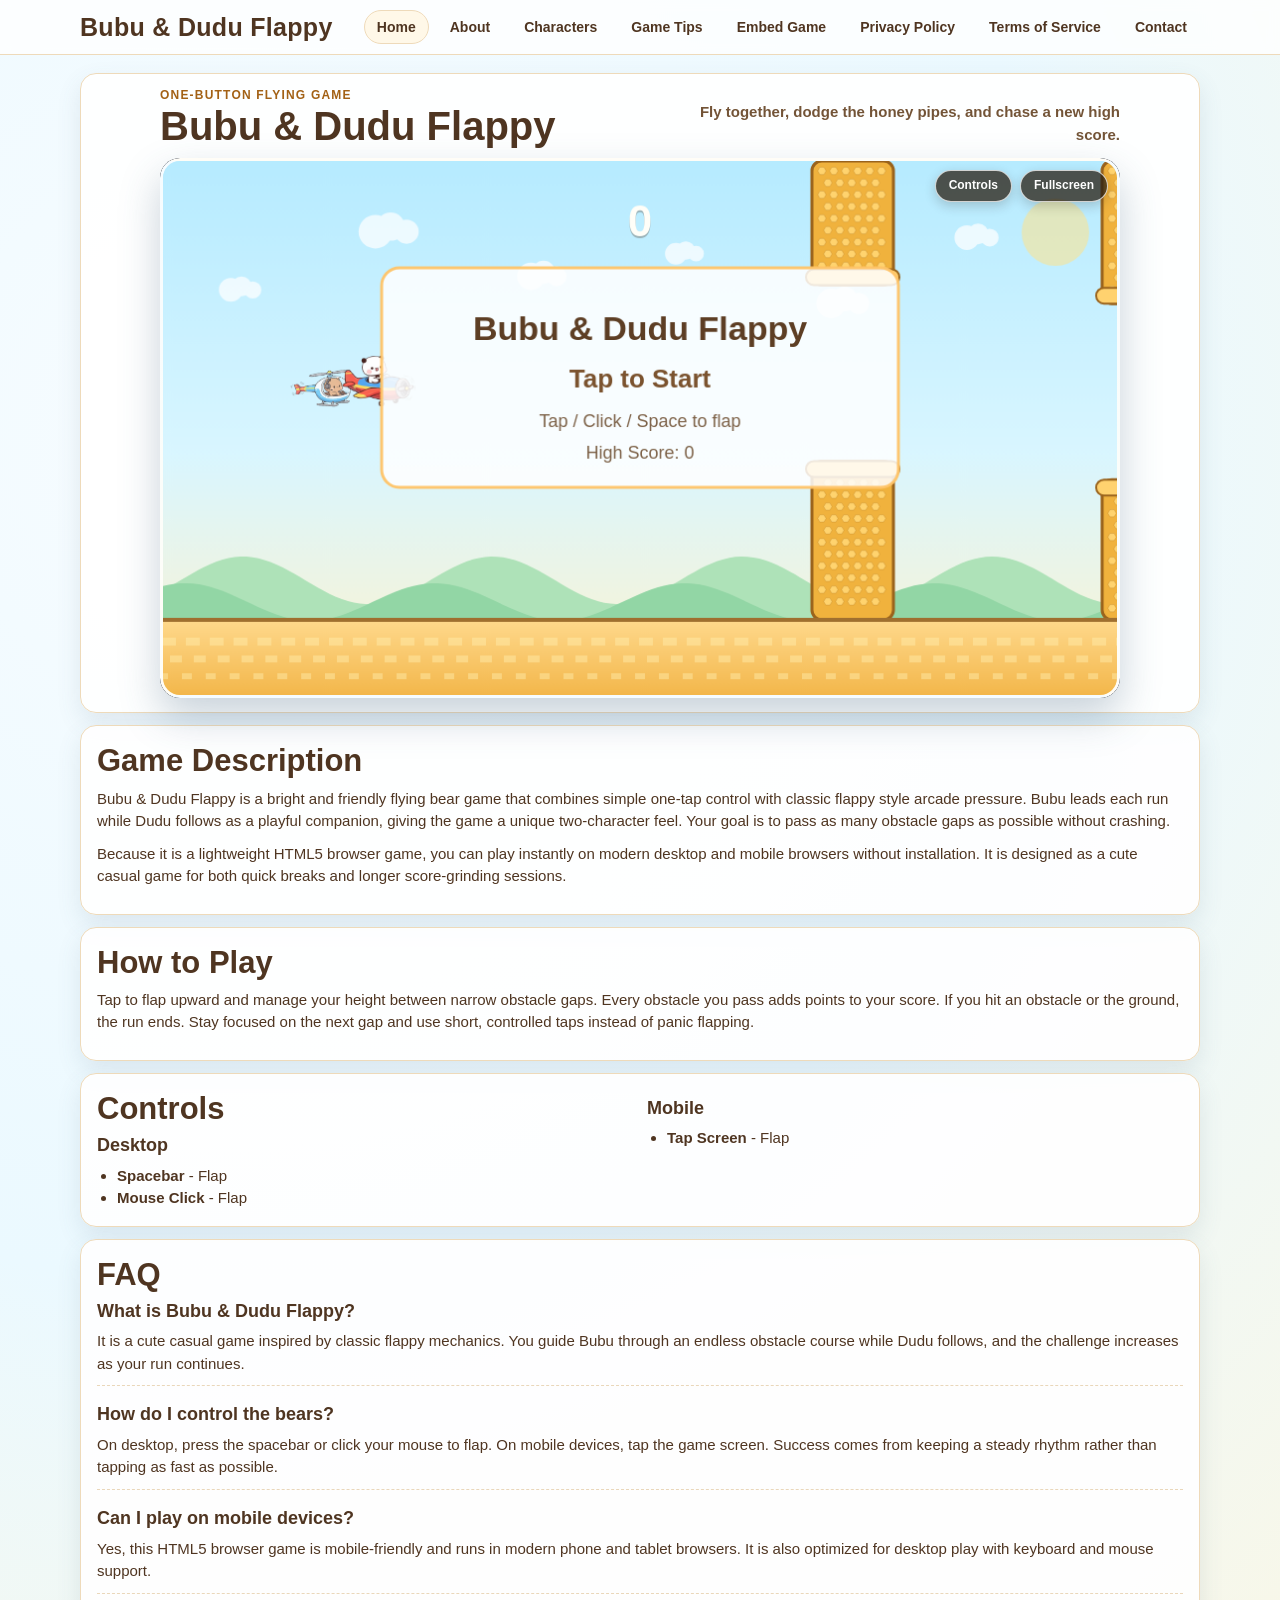
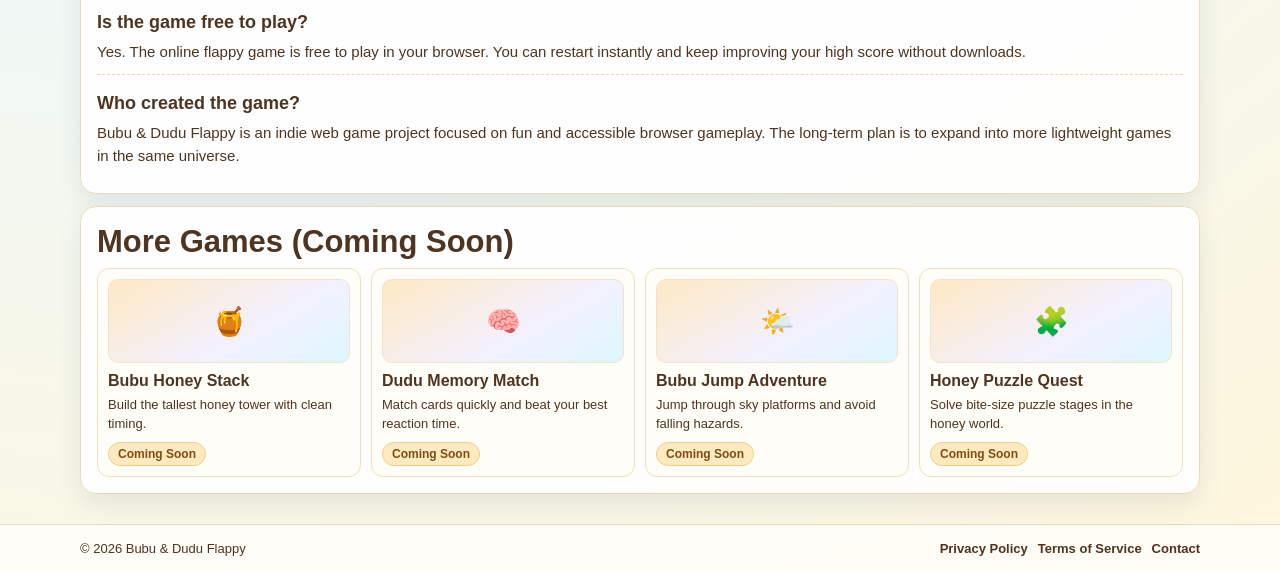
==== commit 583890ef: "update screen" ====
--- a/index.html
+++ b/index.html
@@ -33,21 +33,61 @@
     </header>
 
     <main class="container page-stack">
-      <section class="card hero-card">
-        <h1>Bubu &amp; Dudu Flappy</h1>
-        <p>
-          Bubu &amp; Dudu Flappy is a bright and friendly Bubu and Dudu game where two bears fly through
-          honey-themed obstacles. This online flappy game is made for quick sessions, smooth controls, and
-          replayable high-score challenges.
-        </p>
-      </section>
-
       <section class="card game-card" aria-label="Game Canvas Area">
+        <div class="game-card-heading">
+          <div>
+            <p class="game-kicker">One-button flying game</p>
+            <h1>Bubu &amp; Dudu Flappy</h1>
+          </div>
+          <p>Fly together, dodge the honey pipes, and chase a new high score.</p>
+        </div>
         <div id="fullscreenTarget" class="game-frame">
-          <canvas id="gameCanvas" width="360" height="640" aria-label="Bubu & Dudu Flappy Game Canvas"></canvas>
-          <button id="fullscreenBtn" class="fullscreen-btn" data-enter-label="Fullscreen" type="button">
-            Fullscreen
-          </button>
+          <canvas id="gameCanvas" width="960" height="540" aria-label="Bubu & Dudu Flappy Game Canvas"></canvas>
+          <div class="game-actions" aria-label="Game options">
+            <button
+              id="controlsBtn"
+              class="game-action-btn"
+              type="button"
+              aria-controls="controlsPanel"
+              aria-expanded="false"
+            >
+              Controls
+            </button>
+            <button
+              id="fullscreenBtn"
+              class="game-action-btn fullscreen-btn"
+              data-enter-label="Fullscreen"
+              type="button"
+            >
+              Fullscreen
+            </button>
+          </div>
+          <div
+            id="controlsPanel"
+            class="controls-popover"
+            role="dialog"
+            aria-modal="true"
+            aria-labelledby="controlsTitle"
+            hidden
+          >
+            <div class="controls-dialog">
+              <div class="controls-dialog-heading">
+                <div>
+                  <p class="game-kicker">Quick guide</p>
+                  <h2 id="controlsTitle">How to play</h2>
+                </div>
+                <button id="controlsCloseBtn" class="dialog-close-btn" type="button" aria-label="Close controls">
+                  &times;
+                </button>
+              </div>
+              <div class="controls-list">
+                <p><span>Spacebar</span> Flap on desktop</p>
+                <p><span>Mouse click</span> Flap on desktop</p>
+                <p><span>Tap screen</span> Flap on mobile</p>
+              </div>
+              <p class="controls-tip">Use short, steady taps to line up with each opening.</p>
+            </div>
+          </div>
         </div>
         <section id="sharePanel" class="share-panel" hidden>
           <button id="shareBtn" class="primary-btn" type="button">Share Score</button>
@@ -64,9 +104,10 @@
       <section class="card">
         <h2>Game Description</h2>
         <p>
-          This flying bear game combines simple one-tap control with classic flappy style arcade game
-          pressure. Bubu leads each run while Dudu follows as a playful companion, giving the game a unique
-          two-character feel. Your goal is to pass as many obstacle gaps as possible without crashing.
+          Bubu &amp; Dudu Flappy is a bright and friendly flying bear game that combines simple one-tap
+          control with classic flappy style arcade pressure. Bubu leads each run while Dudu follows as a
+          playful companion, giving the game a unique two-character feel. Your goal is to pass as many
+          obstacle gaps as possible without crashing.
         </p>
         <p>
           Because it is a lightweight HTML5 browser game, you can play instantly on modern desktop and
--- a/style.css
+++ b/style.css
@@ -130,47 +130,175 @@
 
 .game-card {
   display: grid;
+  min-width: 0;
   justify-items: center;
-  gap: 10px;
+  gap: 12px;
+  padding: 14px;
+  background: rgba(255, 255, 255, 0.96);
+}
+
+.game-card-heading {
+  width: 100%;
+  max-width: 960px;
+  min-width: 0;
+  display: flex;
+  align-items: end;
+  justify-content: space-between;
+  gap: 24px;
+}
+
+.game-card-heading h1 {
+  margin: 0;
+  font-size: clamp(26px, 3.3vw, 40px);
+  line-height: 1;
+}
+
+.game-card-heading > p {
+  max-width: 430px;
+  margin: 0;
+  color: #735437;
+  text-align: right;
+  font-weight: 700;
+}
+
+.game-kicker {
+  margin: 0 0 4px;
+  color: #a36115;
+  font-size: 12px;
+  font-weight: 900;
+  letter-spacing: 0.1em;
+  line-height: 1.2;
+  text-transform: uppercase;
 }
 
 .game-frame {
   position: relative;
-  width: min(100%, 420px);
+  width: 100%;
+  max-width: 960px;
+  min-width: 0;
+  aspect-ratio: 16 / 9;
+  overflow: hidden;
+  border-radius: 20px;
+  background: #101827;
+  box-shadow:
+    0 18px 40px rgba(61, 94, 123, 0.28),
+    inset 0 0 0 2px rgba(255, 255, 255, 0.25);
 }
 
 #gameCanvas {
   display: block;
   width: 100%;
+  max-width: 100%;
   height: auto;
-  aspect-ratio: 9 / 16;
-  border-radius: 24px;
+  aspect-ratio: 16 / 9;
+  border-radius: inherit;
   border: 3px solid rgba(255, 255, 255, 0.8);
-  box-shadow:
-    0 18px 40px rgba(61, 94, 123, 0.28),
-    inset 0 0 0 2px rgba(255, 255, 255, 0.25);
   background: linear-gradient(180deg, #d2f1ff, #fff7d7);
   touch-action: none;
   user-select: none;
   -webkit-user-select: none;
 }
 
-.fullscreen-btn {
+.game-actions {
   position: absolute;
-  top: 10px;
-  right: 10px;
+  top: 12px;
+  right: 12px;
   z-index: 6;
+  display: flex;
+  gap: 8px;
+}
+
+.game-action-btn {
   border: 1px solid rgba(255, 255, 255, 0.75);
-  background: rgba(41, 32, 20, 0.78);
+  background: rgba(41, 32, 20, 0.76);
   color: #fff;
   border-radius: 999px;
-  padding: 7px 12px;
-  font: 700 12px/1.1 "Trebuchet MS", "Avenir Next", "Comic Sans MS", sans-serif;
+  padding: 8px 13px;
+  font: 800 12px/1.1 "Trebuchet MS", "Avenir Next", "Comic Sans MS", sans-serif;
   cursor: pointer;
-}
-
-.fullscreen-btn:hover {
+  box-shadow: 0 4px 12px rgba(41, 32, 20, 0.2);
+}
+
+.game-action-btn:hover,
+.game-action-btn:focus-visible {
   background: rgba(41, 32, 20, 0.9);
+}
+
+.controls-popover {
+  position: absolute;
+  inset: 0;
+  z-index: 10;
+  display: grid;
+  place-items: center;
+  padding: 20px;
+  background: rgba(16, 24, 39, 0.62);
+  backdrop-filter: blur(4px);
+}
+
+.controls-popover[hidden] {
+  display: none;
+}
+
+.controls-dialog {
+  width: min(100%, 440px);
+  padding: 22px;
+  border: 1px solid rgba(255, 255, 255, 0.8);
+  border-radius: 18px;
+  background: rgba(255, 253, 247, 0.98);
+  box-shadow: 0 24px 70px rgba(15, 23, 42, 0.38);
+}
+
+.controls-dialog-heading {
+  display: flex;
+  align-items: start;
+  justify-content: space-between;
+  gap: 16px;
+}
+
+.controls-dialog h2 {
+  margin: 0;
+  font-size: 27px;
+}
+
+.dialog-close-btn {
+  display: grid;
+  width: 34px;
+  height: 34px;
+  flex: 0 0 auto;
+  place-items: center;
+  border: 1px solid #e2cba8;
+  border-radius: 50%;
+  background: #fff;
+  color: #5d3e24;
+  font: 800 24px/1 sans-serif;
+  cursor: pointer;
+}
+
+.controls-list {
+  display: grid;
+  gap: 8px;
+  margin: 18px 0 14px;
+}
+
+.controls-list p {
+  display: flex;
+  align-items: center;
+  justify-content: space-between;
+  gap: 16px;
+  margin: 0;
+  padding-bottom: 8px;
+  border-bottom: 1px dashed #e4d2b5;
+}
+
+.controls-list span {
+  color: #5b3a1e;
+  font-weight: 900;
+}
+
+.controls-tip {
+  margin: 0;
+  color: #76583a;
+  font-size: 13px;
 }
 
 .game-frame:fullscreen,
@@ -189,13 +317,13 @@
 .game-frame:-webkit-full-screen #gameCanvas,
 .game-frame:-moz-full-screen #gameCanvas,
 .game-frame:-ms-fullscreen #gameCanvas {
-  width: min(96vw, calc(96vh * 9 / 16));
+  width: min(96vw, 170.67vh);
   max-height: 96vh;
   border-radius: 16px;
 }
 
 .share-panel {
-  width: min(100%, 420px);
+  width: min(100%, 960px);
   padding: 10px 12px 12px;
   border-radius: 14px;
   border: 1px solid var(--line);
@@ -350,7 +478,7 @@
 .embed-preview iframe {
   display: block;
   width: 100%;
-  height: 600px;
+  aspect-ratio: 16 / 9;
   border: 0;
 }
 
@@ -367,7 +495,7 @@
 }
 
 .game-frame-embed {
-  width: min(100%, 420px);
+  width: min(100%, 960px);
 }
 
 .app-fullscreen .site-header,
@@ -473,12 +601,23 @@
     grid-template-columns: 1fr;
   }
 
-  .embed-preview iframe {
-    height: 460px;
-  }
-
   #gameCanvas {
-    border-radius: 18px;
+    border-radius: 14px;
+  }
+
+  .game-frame {
+    border-radius: 14px;
+  }
+
+  .game-card-heading {
+    align-items: start;
+    flex-direction: column;
+    gap: 6px;
+  }
+
+  .game-card-heading > p {
+    max-width: none;
+    text-align: left;
   }
 }
 
@@ -495,7 +634,41 @@
     grid-template-columns: 1fr;
   }
 
-  .embed-preview iframe {
-    height: 360px;
-  }
-}
+  .game-actions {
+    top: 8px;
+    right: 8px;
+    gap: 5px;
+  }
+
+  .game-action-btn {
+    padding: 7px 10px;
+    font-size: 10px;
+  }
+
+  .controls-popover {
+    padding: 10px;
+  }
+
+  .controls-dialog {
+    padding: 14px;
+    border-radius: 14px;
+  }
+
+  .controls-dialog h2 {
+    font-size: 21px;
+  }
+
+  .controls-list {
+    gap: 5px;
+    margin: 10px 0 8px;
+  }
+
+  .controls-list p {
+    padding-bottom: 5px;
+    font-size: 12px;
+  }
+
+  .controls-tip {
+    display: none;
+  }
+}
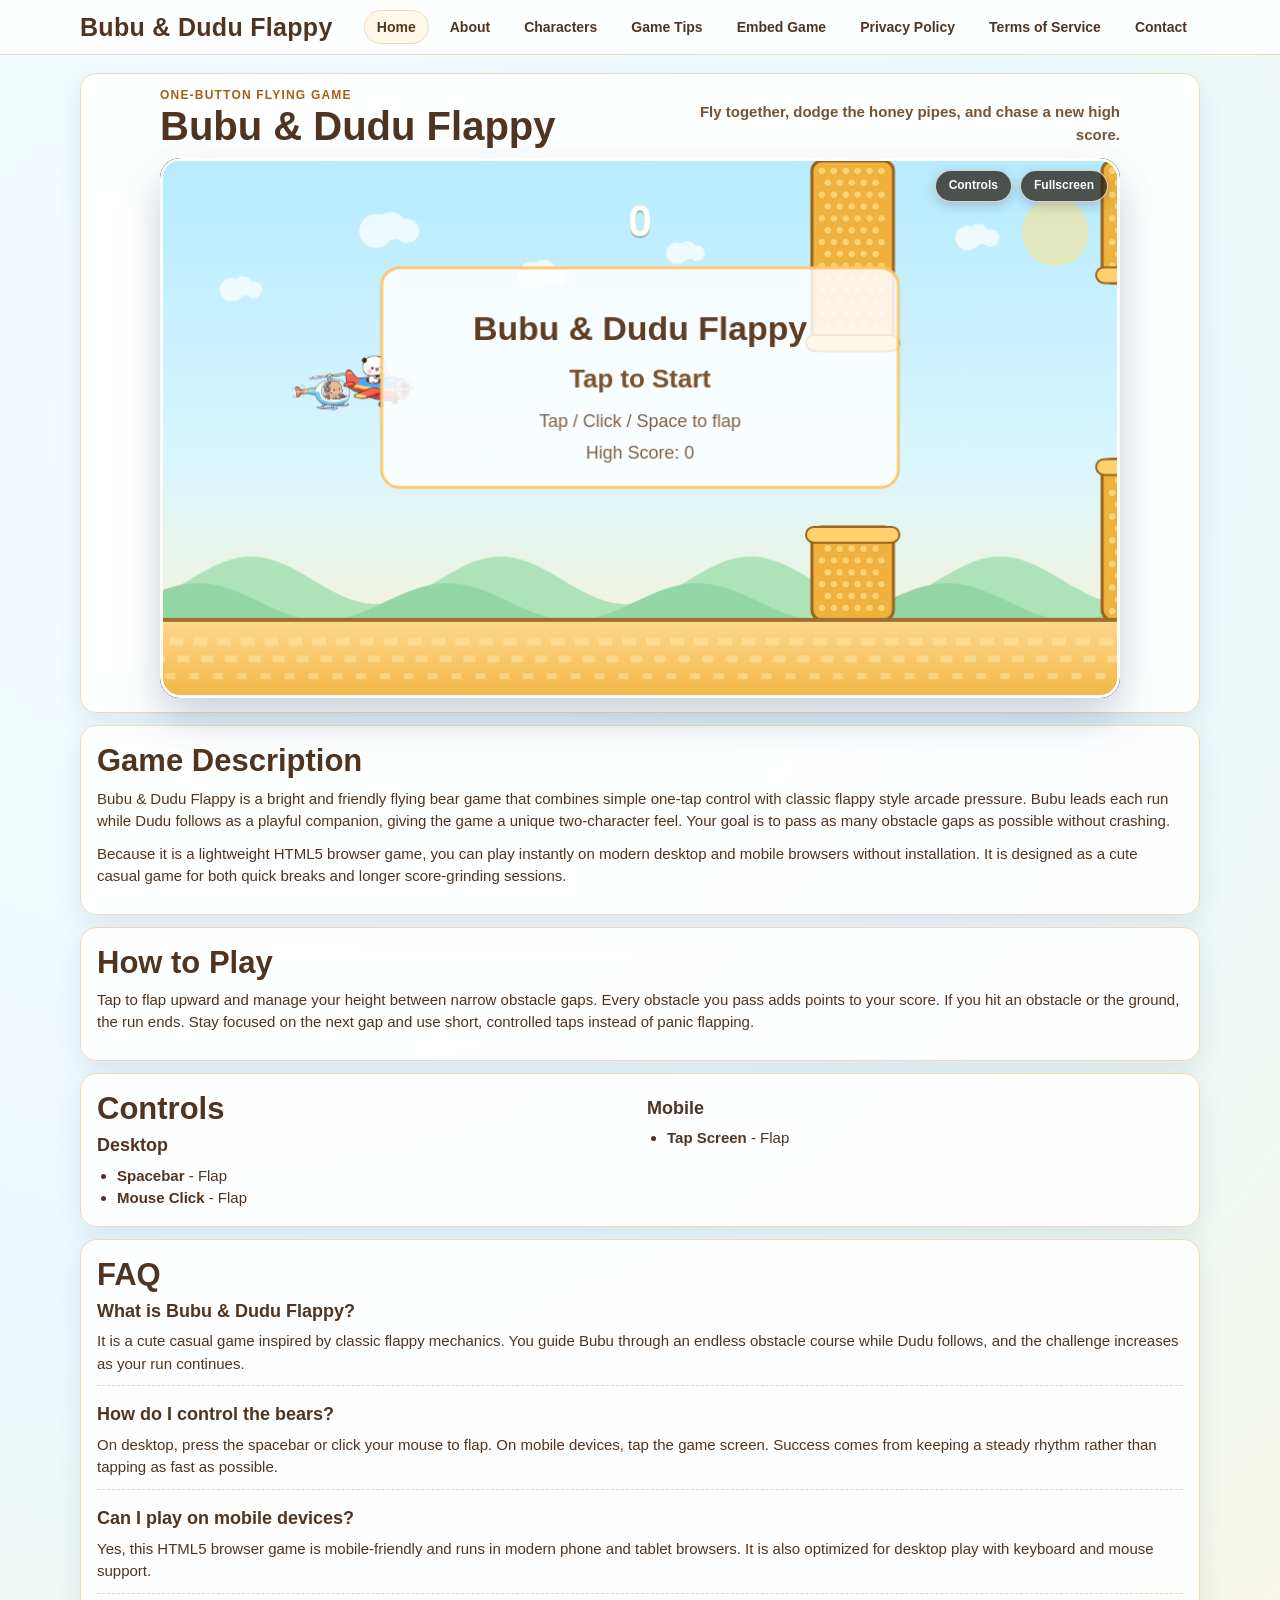
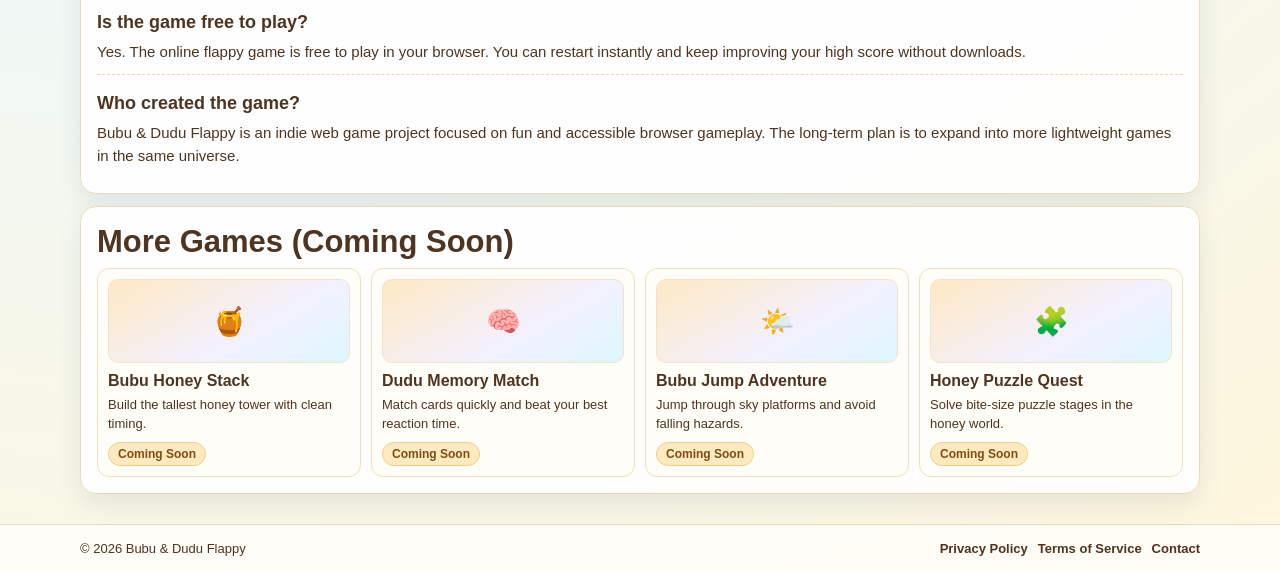
==== commit 82fcb5eb: "game difficulty" ====
--- a/index.html
+++ b/index.html
@@ -84,6 +84,7 @@
                 <p><span>Spacebar</span> Flap on desktop</p>
                 <p><span>Mouse click</span> Flap on desktop</p>
                 <p><span>Tap screen</span> Flap on mobile</p>
+                <p class="difficulty-control"><span>Every 20 points</span> New hazards</p>
               </div>
               <p class="controls-tip">Use short, steady taps to line up with each opening.</p>
             </div>
--- a/style.css
+++ b/style.css
@@ -668,6 +668,10 @@
     font-size: 12px;
   }
 
+  .controls-list .difficulty-control {
+    display: none;
+  }
+
   .controls-tip {
     display: none;
   }
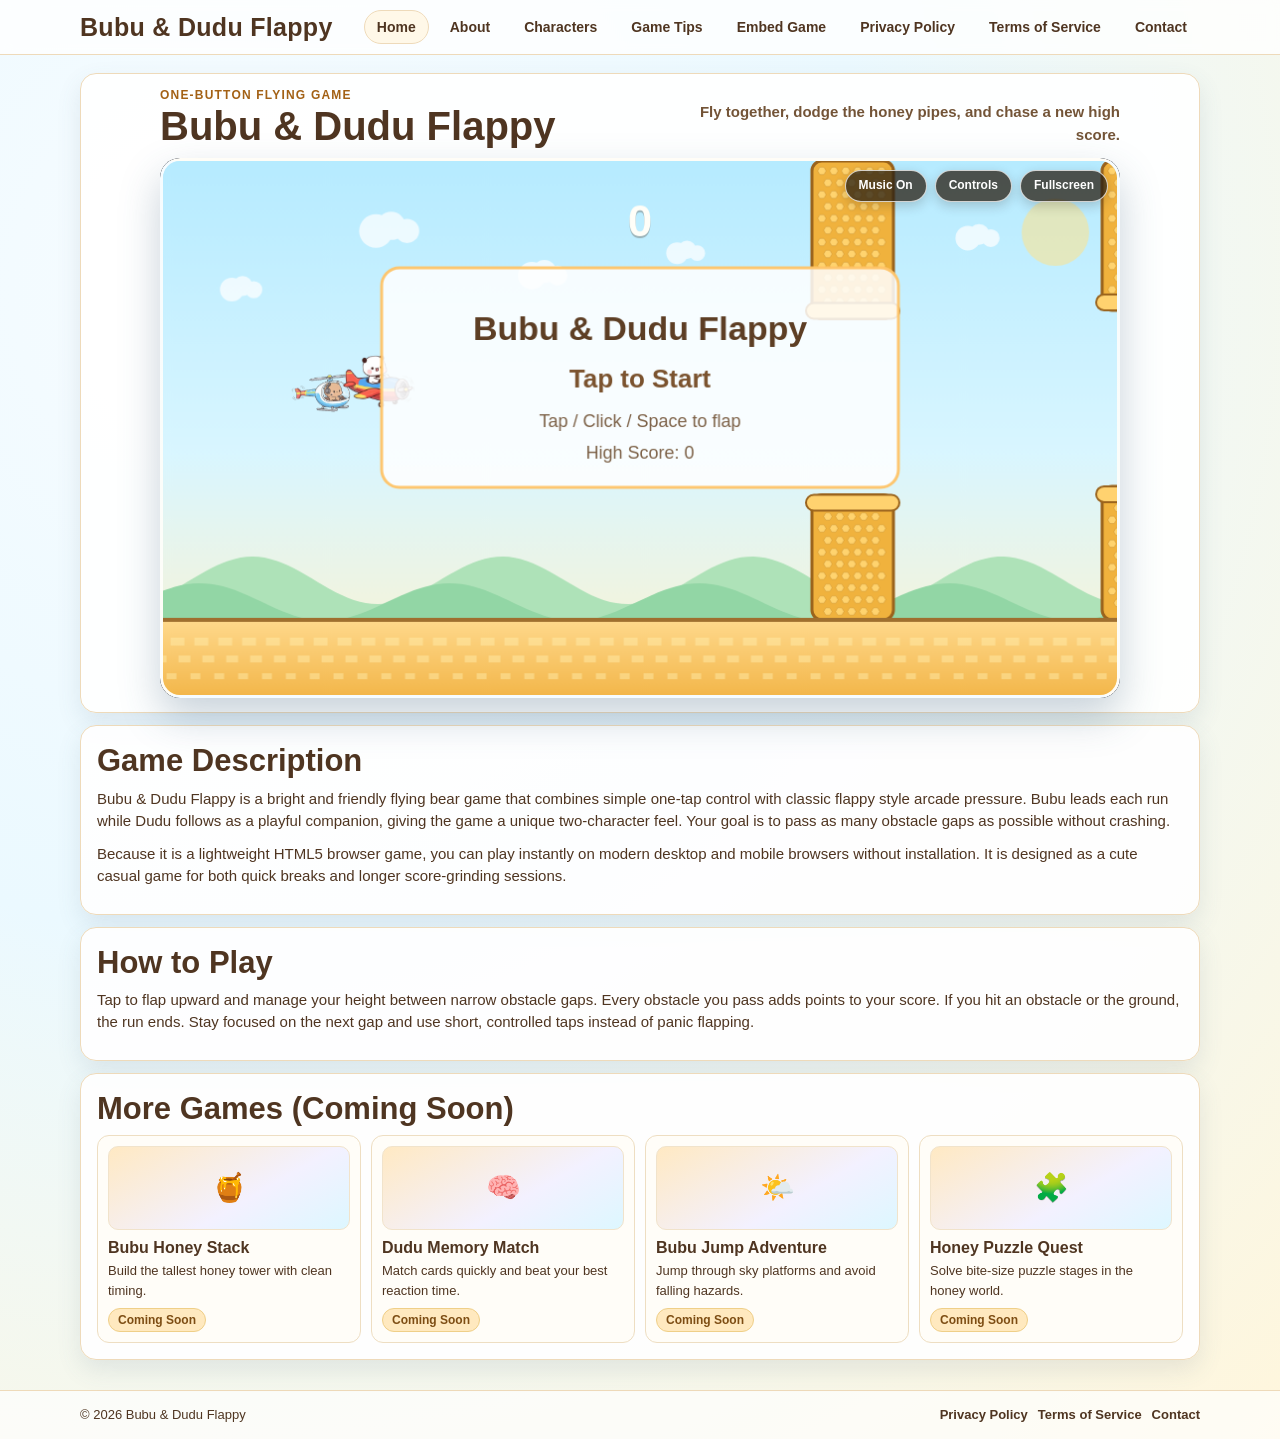
==== commit bc61e12f: "music and timer" ====
--- a/index.html
+++ b/index.html
@@ -45,6 +45,14 @@
           <canvas id="gameCanvas" width="960" height="540" aria-label="Bubu & Dudu Flappy Game Canvas"></canvas>
           <div class="game-actions" aria-label="Game options">
             <button
+              id="musicBtn"
+              class="game-action-btn"
+              type="button"
+              aria-pressed="true"
+            >
+              Music On
+            </button>
+            <button
               id="controlsBtn"
               class="game-action-btn"
               type="button"
@@ -84,7 +92,7 @@
                 <p><span>Spacebar</span> Flap on desktop</p>
                 <p><span>Mouse click</span> Flap on desktop</p>
                 <p><span>Tap screen</span> Flap on mobile</p>
-                <p class="difficulty-control"><span>Every 20 points</span> New hazards</p>
+                <p class="difficulty-control"><span>Every 15 points</span> New hazards</p>
               </div>
               <p class="controls-tip">Use short, steady taps to line up with each opening.</p>
             </div>
@@ -124,67 +132,6 @@
           adds points to your score. If you hit an obstacle or the ground, the run ends. Stay focused on
           the next gap and use short, controlled taps instead of panic flapping.
         </p>
-      </section>
-
-      <section class="card split-card">
-        <div>
-          <h2>Controls</h2>
-          <h3>Desktop</h3>
-          <ul>
-            <li><strong>Spacebar</strong> - Flap</li>
-            <li><strong>Mouse Click</strong> - Flap</li>
-          </ul>
-        </div>
-        <div>
-          <h3>Mobile</h3>
-          <ul>
-            <li><strong>Tap Screen</strong> - Flap</li>
-          </ul>
-        </div>
-      </section>
-
-      <section class="card">
-        <h2>FAQ</h2>
-
-        <article class="faq-item">
-          <h3>What is Bubu &amp; Dudu Flappy?</h3>
-          <p>
-            It is a cute casual game inspired by classic flappy mechanics. You guide Bubu through an
-            endless obstacle course while Dudu follows, and the challenge increases as your run continues.
-          </p>
-        </article>
-
-        <article class="faq-item">
-          <h3>How do I control the bears?</h3>
-          <p>
-            On desktop, press the spacebar or click your mouse to flap. On mobile devices, tap the game
-            screen. Success comes from keeping a steady rhythm rather than tapping as fast as possible.
-          </p>
-        </article>
-
-        <article class="faq-item">
-          <h3>Can I play on mobile devices?</h3>
-          <p>
-            Yes, this HTML5 browser game is mobile-friendly and runs in modern phone and tablet browsers.
-            It is also optimized for desktop play with keyboard and mouse support.
-          </p>
-        </article>
-
-        <article class="faq-item">
-          <h3>Is the game free to play?</h3>
-          <p>
-            Yes. The online flappy game is free to play in your browser. You can restart instantly and keep
-            improving your high score without downloads.
-          </p>
-        </article>
-
-        <article class="faq-item">
-          <h3>Who created the game?</h3>
-          <p>
-            Bubu &amp; Dudu Flappy is an indie web game project focused on fun and accessible browser
-            gameplay. The long-term plan is to expand into more lightweight games in the same universe.
-          </p>
-        </article>
       </section>
 
       <section class="card">
--- a/style.css
+++ b/style.css
@@ -224,6 +224,11 @@
   background: rgba(41, 32, 20, 0.9);
 }
 
+.game-action-btn.is-muted {
+  background: rgba(102, 70, 38, 0.62);
+  color: rgba(255, 251, 243, 0.9);
+}
+
 .controls-popover {
   position: absolute;
   inset: 0;
